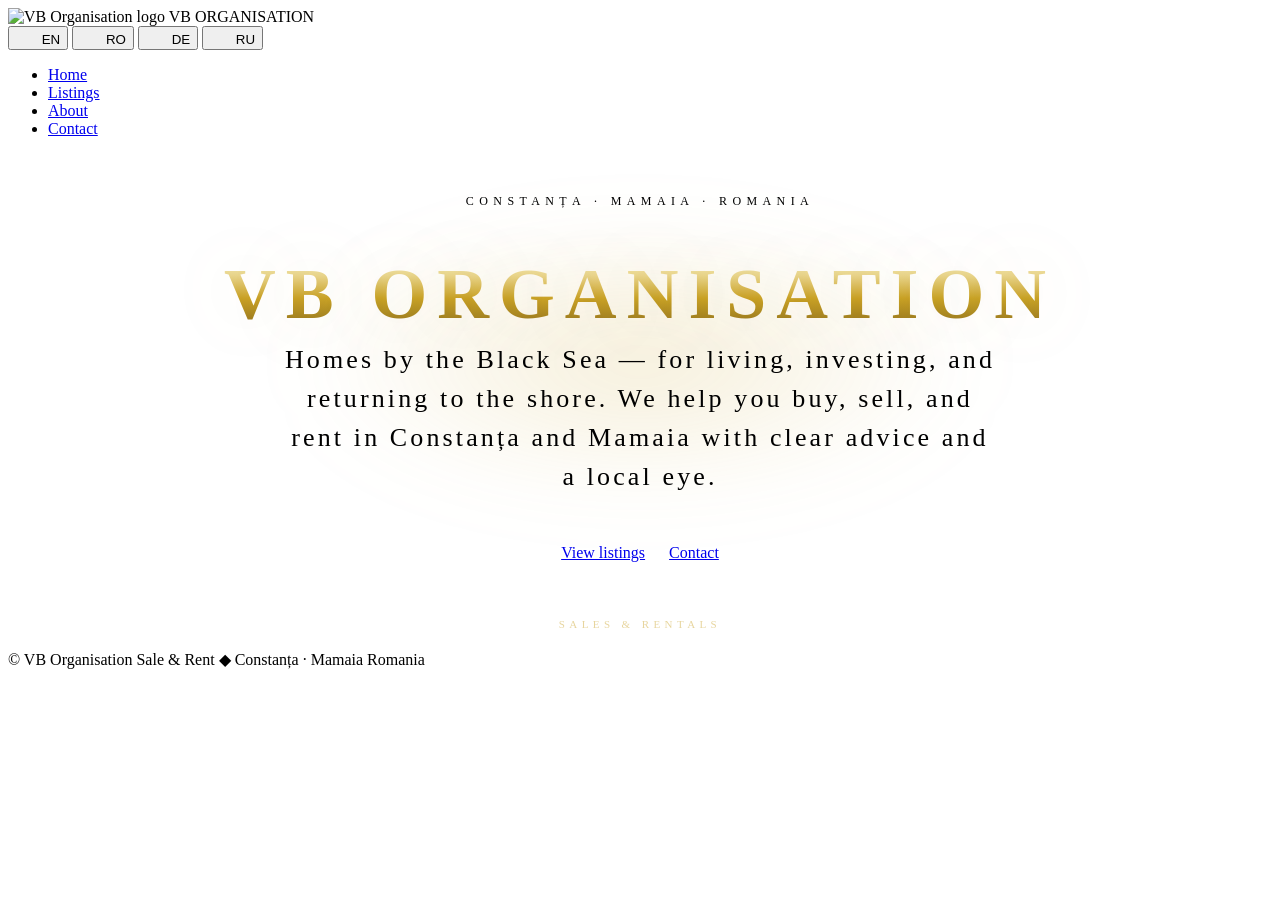
==== index.html @ 5f166e72 "Remove old brand name" ====
<!DOCTYPE html>
<html lang="en">
<head>
<meta charset="UTF-8" />
<meta name="viewport" content="width=device-width, initial-scale=1" />
<title>VB ORGANISATION — Home</title>
<link rel="stylesheet" href="styles.css" />
<style>

  .hero {
    flex: 1;
    display: flex;
    flex-direction: column;
    align-items: center;
    justify-content: center;
    text-align: center;
    padding: 40px clamp(16px, 5vw, 80px) 20px;
    position: relative;
  }
  .watermark {
    position: absolute;
    inset: 0;
    display: flex;
    align-items: center;
    justify-content: center;
    pointer-events: none;
    opacity: 0.07;
    z-index: 0;
    animation: watermarkBreathe 11s ease-in-out infinite;
  }
  .watermark img {
    width: 520px;
    height: auto;
    filter: brightness(1.2) sepia(0.4);
  }
  .hero-inner { position: relative; z-index: 1; }
  .eyebrow {
    font-size: 12px;
    letter-spacing: 0.45em;
    text-transform: uppercase;
    color: var(--gold-muted);
    margin-bottom: 28px;
    animation: fadeIn 2.2s 0.35s both;
  }
  .hero h1 {
    font-family: 'Cinzel', serif;
    font-weight: 600;
    font-size: clamp(28px, 5.6vw, 84px);
    letter-spacing: 0.14em;
    line-height: 1.05;
    background: linear-gradient(180deg, #f8efc0 0%, #e8d48b 25%, #c9a227 55%, #8a6d1f 100%);
    -webkit-background-clip: text;
    background-clip: text;
    color: transparent;
    text-shadow: 0 0 80px rgba(201,162,39,0.15);
    margin-bottom: 8px;
    animation: riseSoft 2.6s 0.4s cubic-bezier(0.16, 1, 0.3, 1) both;
  }
  .glow {
    position: absolute;
    width: 700px;
    height: 280px;
    left: 50%;
    top: 42%;
    transform: translate(-50%, -50%);
    background: radial-gradient(ellipse, rgba(201,162,39,0.18) 0%, transparent 70%);
    filter: blur(40px);
    z-index: 0;
    pointer-events: none;
    animation: glowPulse 9s ease-in-out infinite;
  }
  .tagline {
    font-family: 'Cormorant Garamond', serif;
    font-size: 26px;
    font-weight: 400;
    color: var(--text-muted);
    letter-spacing: 0.12em;
    max-width: 720px;
    margin: 8px auto 0;
    line-height: 1.5;
    animation: fadeInUp 2.4s 0.9s both;
  }
  .cta-row {
    display: flex;
    gap: 24px;
    margin-top: 48px;
    justify-content: center;
  }
  .sub-label {
    margin-top: 56px;
    font-size: 11px;
    letter-spacing: 0.4em;
    text-transform: uppercase;
    color: rgba(201,162,39,0.45);
    animation: fadeIn 2.2s 1.8s both;
  }
  /* responsive */
  @media (max-width: 900px) {
    .hero { padding: 24px 24px 16px; }
    .hero h1 { font-size: 38px !important; letter-spacing: 0.08em !important; }
    .eyebrow { font-size: 10px; letter-spacing: 0.28em; margin-bottom: 18px; }
    .tagline { font-size: 18px; letter-spacing: 0.06em; max-width: 92%; }
    .cta-row { flex-direction: column; align-items: center; gap: 14px; margin-top: 32px; }
    .watermark img { width: min(320px, 70vw); }
    .sub-label { margin-top: 36px; font-size: 10px; }
  }
  @media (max-width: 600px) {
    .hero h1 { font-size: 26px !important; letter-spacing: 0.05em !important; }
    .tagline { font-size: 16px; }
  }

</style>
</head>
<body>
<div class="page">
  <div class="bg-motion" aria-hidden="true">
    <div class="bg-motion__glow"></div>
    <div class="bg-motion__grain"></div>
  </div>

  <header class="header">
    <div class="brand">
      <img class="brand-logo" src="assets/logo-vb.png" alt="VB Organisation logo" />
      <span class="brand-text">VB ORGANISATION</span>
    </div>
    <div class="header-right">
      <div class="lang-switch" role="group" aria-label="Language">
        <button type="button" class="lang-btn active" data-lang="en" title="English" aria-label="English" aria-pressed="true" onclick="return window.__setLang && window.__setLang('en')">
          <img src="assets/flags/en.svg" alt="" width="22" height="15" />
          <span>EN</span>
        </button>
        <button type="button" class="lang-btn" data-lang="ro" title="Română" aria-label="Română" aria-pressed="false" onclick="return window.__setLang && window.__setLang('ro')">
          <img src="assets/flags/ro.svg" alt="" width="22" height="15" />
          <span>RO</span>
        </button>
        <button type="button" class="lang-btn" data-lang="de" title="Deutsch" aria-label="Deutsch" aria-pressed="false" onclick="return window.__setLang && window.__setLang('de')">
          <img src="assets/flags/de.svg" alt="" width="22" height="15" />
          <span>DE</span>
        </button>
        <button type="button" class="lang-btn" data-lang="ru" title="Русский" aria-label="Русский" aria-pressed="false" onclick="return window.__setLang && window.__setLang('ru')">
          <img src="assets/flags/ru.svg" alt="" width="22" height="15" />
          <span>RU</span>
        </button>
      </div>
      <nav>
        <ul class="nav">
          <li><a class="active" href="index.html?v=6"><span data-i18n="nav_home">Home</span></a></li>
          <li><a href="properties.html?v=6"><span data-i18n="nav_properties">Listings</span></a></li>
          <li><a href="about.html?v=6"><span data-i18n="nav_about">About</span></a></li>
          <li><a href="contact.html?v=6"><span data-i18n="nav_contact">Contact</span></a></li>
        </ul>
      </nav>
    </div>
  </header>

  <main class="main hero">
    <div class="glow"></div>
    <div class="watermark"><img src="assets/logo-vb.png" alt="" /></div>
    <div class="hero-inner">
      <div class="eyebrow" data-i18n="eyebrow">Constanța · Mamaia · Romania</div>
      <h1>VB ORGANISATION</h1>
      <div class="gold-line"></div>
      <p class="tagline" data-i18n="tagline">Homes by the Black Sea — for living, investing, and returning to the shore. We help you buy, sell, and rent in Constanța and Mamaia with clear advice and a local eye.</p>
      <div class="cta-row">
        <a class="btn btn-solid" href="properties.html?v=6" data-i18n="cta_view">View listings</a>
        <a class="btn btn-outline" href="contact.html?v=6" data-i18n="cta_contact">Contact</a>
      </div>
      <div class="sub-label" data-i18n="by_appointment">Sales & rentals</div>
    </div>
  </main>

  <footer class="footer">
    <span>© VB Organisation</span>
    <span data-i18n="footer_home">Sale & Rent ◆ Constanța · Mamaia</span>
    <span>Romania</span>
  </footer>
</div>
  <script>
  window.__setLang = function (lang) {
    try {
      // Prefer full i18n module if loaded
      if (window.__vborgApply) { window.__vborgApply(lang); return false; }
      localStorage.setItem('vborganisation-lang', lang);
      location.reload();
    } catch (e) { location.reload(); }
    return false;
  };
  </script>
  <script src="assets/i18n.js?v=6" defer></script>
</body>
</html>
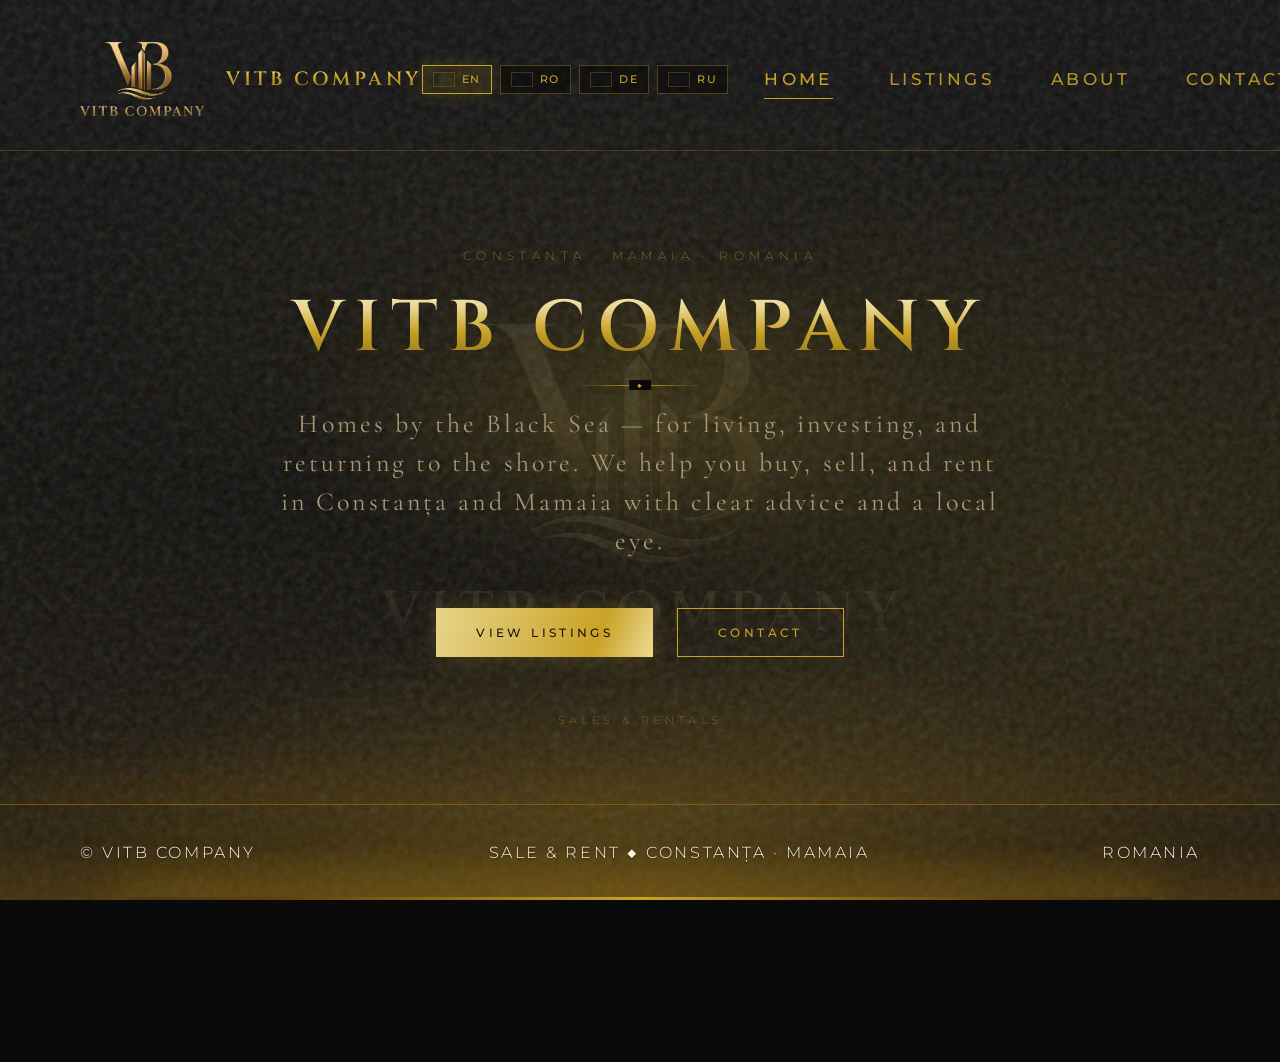
==== commit 76717d21: "Rebrand to VitB Company with new emblem" ====
--- a/index.html
+++ b/index.html
@@ -3,7 +3,7 @@
 <head>
 <meta charset="UTF-8" />
 <meta name="viewport" content="width=device-width, initial-scale=1" />
-<title>VB ORGANISATION — Home</title>
+<title>VITB COMPANY — Home</title>
 <link rel="stylesheet" href="styles.css" />
 <style>
 
@@ -120,8 +120,8 @@
 
   <header class="header">
     <div class="brand">
-      <img class="brand-logo" src="assets/logo-vb.png" alt="VB Organisation logo" />
-      <span class="brand-text">VB ORGANISATION</span>
+      <img class="brand-logo" src="assets/logo-vitb.png" alt="VitB Company logo" />
+      <span class="brand-text">VITB COMPANY</span>
     </div>
     <div class="header-right">
       <div class="lang-switch" role="group" aria-label="Language">
@@ -155,10 +155,10 @@
 
   <main class="main hero">
     <div class="glow"></div>
-    <div class="watermark"><img src="assets/logo-vb.png" alt="" /></div>
+    <div class="watermark"><img src="assets/logo-vitb.png" alt="" /></div>
     <div class="hero-inner">
       <div class="eyebrow" data-i18n="eyebrow">Constanța · Mamaia · Romania</div>
-      <h1>VB ORGANISATION</h1>
+      <h1>VITB COMPANY</h1>
       <div class="gold-line"></div>
       <p class="tagline" data-i18n="tagline">Homes by the Black Sea — for living, investing, and returning to the shore. We help you buy, sell, and rent in Constanța and Mamaia with clear advice and a local eye.</p>
       <div class="cta-row">
@@ -170,7 +170,7 @@
   </main>
 
   <footer class="footer">
-    <span>© VB Organisation</span>
+    <span>© VitB Company</span>
     <span data-i18n="footer_home">Sale & Rent ◆ Constanța · Mamaia</span>
     <span>Romania</span>
   </footer>
@@ -179,8 +179,8 @@
   window.__setLang = function (lang) {
     try {
       // Prefer full i18n module if loaded
-      if (window.__vborgApply) { window.__vborgApply(lang); return false; }
-      localStorage.setItem('vborganisation-lang', lang);
+      if (window.__vitbApply) { window.__vitbApply(lang); return false; }
+      localStorage.setItem('vitbcompany-lang', lang);
       location.reload();
     } catch (e) { location.reload(); }
     return false;
--- a/styles.css
+++ b/styles.css
@@ -0,0 +1,652 @@
+@import url('https://fonts.googleapis.com/css2?family=Cinzel:wght@400;500;600;700&family=Cormorant+Garamond:wght@400;500;600&family=Montserrat:wght@300;400;500&display=swap');
+
+:root {
+  --bg: #0a0a0a;
+  --bg2: #111111;
+  --gold: #c9a227;
+  --gold-light: #e8d48b;
+  --gold-dark: #8a6d1f;
+  --gold-brown: #8b6914;
+  --gold-brown-deep: #5c4010;
+  --gold-muted: rgba(201, 162, 39, 0.55);
+  --text: #f0e6d2;
+  --text-muted: #a89878;
+}
+
+* { box-sizing: border-box; margin: 0; padding: 0; }
+
+html, body {
+  width: 100%;
+  min-height: 100%;
+  overflow-x: hidden;
+  overflow-y: auto;
+  background: var(--bg);
+  color: var(--text);
+  font-family: 'Montserrat', system-ui, sans-serif;
+  font-weight: 300;
+  letter-spacing: 0.04em;
+}
+html { height: 100%; }
+body { min-height: 100vh; }
+
+body {
+  background:
+    radial-gradient(ellipse 90% 45% at 50% 100%, rgba(139,105,20,0.42) 0%, rgba(90,64,16,0.22) 35%, transparent 70%),
+    radial-gradient(ellipse 70% 35% at 50% 92%, rgba(201,162,39,0.18) 0%, transparent 60%),
+    radial-gradient(ellipse 80% 50% at 50% 35%, rgba(201,162,39,0.07) 0%, transparent 55%),
+    url("data:image/svg+xml,%3Csvg viewBox='0 0 200 200' xmlns='http://www.w3.org/2000/svg'%3E%3Cfilter id='n'%3E%3CfeTurbulence type='fractalNoise' baseFrequency='0.9' numOctaves='4' stitchTiles='stitch'/%3E%3C/filter%3E%3Crect width='100%25' height='100%25' filter='url(%23n)' opacity='0.08'/%3E%3C/svg%3E"),
+    linear-gradient(180deg, #0c0c0c 0%, #0a0906 55%, #1a1408 100%);
+  background-color: #0a0a0a;
+  position: relative;
+}
+
+/* Warm golden-brown wash — color itself slowly travels */
+@keyframes goldBrownSlide {
+  0%   { transform: translate3d(-18%, 8%, 0) scale(1.25); }
+  25%  { transform: translate3d(12%, -4%, 0) scale(1.3); }
+  50%  { transform: translate3d(20%, 6%, 0) scale(1.22); }
+  75%  { transform: translate3d(-10%, -6%, 0) scale(1.35); }
+  100% { transform: translate3d(-18%, 8%, 0) scale(1.25); }
+}
+@keyframes goldBrownFlow {
+  0%   { background-position: 0% 100%, 20% 90%, 80% 85%; }
+  33%  { background-position: 40% 70%, 70% 95%, 30% 80%; }
+  66%  { background-position: 80% 85%, 40% 75%, 60% 95%; }
+  100% { background-position: 0% 100%, 20% 90%, 80% 85%; }
+}
+
+body::before {
+  content: '';
+  position: absolute;
+  left: -25%;
+  right: -25%;
+  bottom: -15%;
+  height: 70%;
+  pointer-events: none;
+  z-index: 1;
+  background:
+    radial-gradient(ellipse 70% 55% at 50% 100%, rgba(139,105,20,0.72) 0%, rgba(92,64,16,0.45) 35%, transparent 70%),
+    radial-gradient(ellipse 50% 45% at 20% 90%, rgba(184,134,11,0.4) 0%, transparent 60%),
+    radial-gradient(ellipse 55% 50% at 85% 95%, rgba(92,64,16,0.5) 0%, transparent 62%);
+  background-size: 160% 160%, 140% 140%, 150% 150%;
+  background-repeat: no-repeat;
+  filter: blur(2px);
+  animation:
+    goldBrownSlide 16s ease-in-out infinite,
+    goldBrownFlow 12s ease-in-out infinite,
+    bottomGlowPulse 9s ease-in-out infinite;
+  will-change: transform, background-position, opacity;
+}
+
+body::after {
+  content: '';
+  position: absolute;
+  left: 10%;
+  right: 10%;
+  bottom: 0;
+  height: 3px;
+  pointer-events: none;
+  z-index: 3;
+  background: linear-gradient(90deg, transparent 0%, #5c4010 15%, #c9a227 50%, #5c4010 85%, transparent 100%);
+  box-shadow: 0 0 40px 8px rgba(139,105,20,0.45), 0 0 80px 16px rgba(201,162,39,0.2);
+}
+
+.page {
+  width: 100%;
+  min-height: 100vh;
+  display: flex;
+  flex-direction: column;
+  position: relative;
+  overflow: visible;
+}
+
+/* Header */
+.header {
+  display: flex;
+  align-items: center;
+  justify-content: space-between;
+  padding: 42px 80px 34px;
+  min-height: 118px;
+  border-bottom: 1px solid rgba(201,162,39,0.25);
+  flex-shrink: 0;
+  position: relative;
+  z-index: 10;
+}
+
+.brand {
+  display: flex;
+  align-items: center;
+  gap: 22px;
+}
+
+.brand-logo {
+  width: 74px;
+  height: 74px;
+  object-fit: cover;
+  border-radius: 4px;
+  border: 1px solid rgba(201,162,39,0.35);
+}
+
+.brand-text {
+  font-family: 'Cinzel', serif;
+  font-size: 30px;
+  font-weight: 600;
+  letter-spacing: 0.26em;
+  background: linear-gradient(180deg, #f0d978 0%, #c9a227 45%, #8a6d1f 100%);
+  -webkit-background-clip: text;
+  background-clip: text;
+  color: transparent;
+}
+
+.nav {
+  display: flex;
+  gap: 56px;
+  list-style: none;
+}
+
+.nav a {
+  text-decoration: none;
+  color: var(--gold);
+  font-family: 'Montserrat', sans-serif;
+  font-size: 17px;
+  font-weight: 500;
+  letter-spacing: 0.2em;
+  text-transform: uppercase;
+  opacity: 0.9;
+  transition: opacity 0.2s;
+}
+
+.nav a.active {
+  opacity: 1;
+  border-bottom: 1px solid var(--gold);
+  padding-bottom: 4px;
+}
+
+/* Footer */
+.footer {
+  margin-top: auto;
+  flex-shrink: 0;
+  padding: 36px 80px;
+  min-height: 96px;
+  border-top: 1px solid rgba(184,134,11,0.45);
+  background: linear-gradient(0deg, rgba(92,64,16,0.35) 0%, rgba(26,20,8,0.2) 60%, transparent 100%);
+  box-shadow: 0 -24px 60px rgba(92,64,16,0.25);
+  display: flex;
+  justify-content: space-between;
+  align-items: center;
+  font-size: 16px;
+  letter-spacing: 0.16em;
+  color: #fffaf0;
+  text-transform: uppercase;
+  position: relative;
+  z-index: 5;
+  text-shadow: 0 1px 2px rgba(0,0,0,0.45);
+}
+
+.footer .diamond {
+  color: #fffdf8;
+  font-size: 14px;
+  text-shadow: 0 1px 2px rgba(0,0,0,0.5);
+}
+
+.footer span,
+.footer a {
+  color: #fffaf0;
+}
+
+.footer .diamond {
+  color: #fffdf8;
+  margin: 0 14px;
+  font-size: 14px;
+  text-shadow: 0 1px 2px rgba(0,0,0,0.5);
+}
+
+.main {
+  flex: 1;
+  display: flex;
+  flex-direction: column;
+  position: relative;
+  z-index: 2;
+  min-height: 0;
+}
+
+.gold-line {
+  width: 120px;
+  height: 1px;
+  background: linear-gradient(90deg, transparent, var(--gold), transparent);
+  margin: 18px auto;
+  position: relative;
+}
+
+.gold-line::after {
+  content: '◆';
+  position: absolute;
+  left: 50%;
+  top: 50%;
+  transform: translate(-50%, -50%);
+  font-size: 8px;
+  color: var(--gold);
+  background: var(--bg);
+  padding: 0 8px;
+}
+
+h1.page-title {
+  font-family: 'Cinzel', serif;
+  font-weight: 500;
+  font-size: 48px;
+  letter-spacing: 0.35em;
+  text-align: center;
+  background: linear-gradient(180deg, #f5e6a8 0%, #c9a227 50%, #9a7520 100%);
+  -webkit-background-clip: text;
+  background-clip: text;
+  color: transparent;
+  margin-top: 36px;
+}
+
+.btn {
+  display: inline-flex;
+  align-items: center;
+  justify-content: center;
+  padding: 16px 40px;
+  font-family: 'Montserrat', sans-serif;
+  font-size: 12px;
+  font-weight: 500;
+  letter-spacing: 0.28em;
+  text-transform: uppercase;
+  text-decoration: none;
+  cursor: default;
+}
+
+.btn-solid {
+  background: linear-gradient(180deg, #e8d48b 0%, #c9a227 40%, #8a6d1f 100%);
+  color: #1a1408;
+  border: none;
+  box-shadow: 0 0 24px rgba(201,162,39,0.25);
+}
+
+.btn-outline {
+  background: transparent;
+  color: var(--gold);
+  border: 1px solid var(--gold);
+}
+
+/* ========== Animations ========== */
+@keyframes fadeInDown {
+  from { opacity: 0; transform: translateY(-36px); }
+  to { opacity: 1; transform: translateY(0); }
+}
+@keyframes fadeInUp {
+  from { opacity: 0; transform: translateY(40px); }
+  to { opacity: 1; transform: translateY(0); }
+}
+@keyframes fadeIn {
+  from { opacity: 0; }
+  to { opacity: 1; }
+}
+@keyframes riseSoft {
+  from { opacity: 0; transform: translateY(28px) scale(0.985); }
+  to { opacity: 1; transform: translateY(0) scale(1); }
+}
+@keyframes glowPulse {
+  0%, 100% { opacity: 0.45; transform: translate(-50%, -50%) scale(1); }
+  50% { opacity: 0.95; transform: translate(-50%, -50%) scale(1.12); }
+}
+@keyframes bottomGlowPulse {
+  0%, 100% { opacity: 0.55; }
+  50% { opacity: 1; }
+}
+@keyframes watermarkBreathe {
+  0%, 100% { opacity: 0.05; transform: scale(1); }
+  50% { opacity: 0.13; transform: scale(1.06); }
+}
+@keyframes lineExpand {
+  from { width: 0; opacity: 0; }
+  to { width: 120px; opacity: 1; }
+}
+@keyframes shimmer {
+  0% { background-position: -140% 0; }
+  100% { background-position: 240% 0; }
+}
+@keyframes diamondTwinkle {
+  0%, 100% { opacity: 0.65; transform: scale(1); }
+  50% { opacity: 1; transform: scale(1.2); }
+}
+@keyframes cardIn {
+  from { opacity: 0; transform: translateY(48px); }
+  to { opacity: 1; transform: translateY(0); }
+}
+@keyframes borderGlow {
+  0%, 100% { box-shadow: 0 0 0 1px rgba(201,162,39,0.08), 0 0 20px rgba(201,162,39,0.05); }
+  50% { box-shadow: 0 0 0 1px rgba(201,162,39,0.35), 0 0 40px rgba(201,162,39,0.2); }
+}
+
+/* Continuous smooth background drift */
+@keyframes bgDrift {
+  0%   { transform: translate3d(-12%, 6%, 0) scale(1.2) rotate(0.4deg); }
+  25%  { transform: translate3d(14%, -5%, 0) scale(1.28) rotate(-0.5deg); }
+  50%  { transform: translate3d(10%, 8%, 0) scale(1.18) rotate(0.35deg); }
+  75%  { transform: translate3d(-14%, -6%, 0) scale(1.3) rotate(-0.4deg); }
+  100% { transform: translate3d(-12%, 6%, 0) scale(1.2) rotate(0.4deg); }
+}
+@keyframes bgGlowWander {
+  0%   { background-position: 30% 80%, 70% 20%, 50% 50%; }
+  33%  { background-position: 70% 60%, 20% 40%, 45% 55%; }
+  66%  { background-position: 40% 30%, 80% 70%, 55% 45%; }
+  100% { background-position: 30% 80%, 70% 20%, 50% 50%; }
+}
+@keyframes bgGrainDrift {
+  0%   { transform: translate3d(0, 0, 0); }
+  50%  { transform: translate3d(-2%, -1.5%, 0); }
+  100% { transform: translate3d(0, 0, 0); }
+}
+
+.bg-motion {
+  position: absolute;
+  inset: -18%;
+  z-index: 0;
+  pointer-events: none;
+  overflow: hidden;
+}
+.bg-motion__glow {
+  position: absolute;
+  inset: 0;
+  background:
+    /* main golden-brown field that visibly travels */
+    radial-gradient(ellipse 80% 60% at 50% 85%, rgba(120,85,18,0.65) 0%, rgba(92,64,16,0.35) 40%, transparent 72%),
+    radial-gradient(ellipse 55% 50% at 15% 75%, rgba(184,134,11,0.45) 0%, transparent 58%),
+    radial-gradient(ellipse 60% 55% at 90% 70%, rgba(74,50,10,0.55) 0%, transparent 60%),
+    radial-gradient(ellipse 45% 40% at 55% 40%, rgba(201,162,39,0.12) 0%, transparent 55%);
+  background-size: 180% 180%, 160% 160%, 170% 170%, 140% 140%;
+  background-repeat: no-repeat;
+  animation:
+    bgDrift 14s ease-in-out infinite,
+    bgGlowWander 10s ease-in-out infinite;
+  will-change: transform, background-position;
+}
+.bg-motion__grain {
+  position: absolute;
+  inset: -10%;
+  opacity: 0.14;
+  background-image: url("data:image/svg+xml,%3Csvg viewBox='0 0 200 200' xmlns='http://www.w3.org/2000/svg'%3E%3Cfilter id='n'%3E%3CfeTurbulence type='fractalNoise' baseFrequency='0.85' numOctaves='4' stitchTiles='stitch'/%3E%3C/filter%3E%3Crect width='100%25' height='100%25' filter='url(%23n)'/%3E%3C/svg%3E");
+  animation: bgGrainDrift 18s ease-in-out infinite;
+  mix-blend-mode: soft-light;
+  will-change: transform;
+}
+
+.page > *:not(.bg-motion) {
+  position: relative;
+  z-index: 2;
+}
+
+.header {
+  animation: fadeInDown 2.4s cubic-bezier(0.16, 1, 0.3, 1) both;
+}
+.footer {
+  animation: fadeInUp 2.6s 0.55s cubic-bezier(0.16, 1, 0.3, 1) both;
+}
+.footer .diamond {
+  display: inline-block;
+  animation: diamondTwinkle 5.2s ease-in-out infinite;
+}
+
+body::after {
+  animation: bottomGlowPulse 7s ease-in-out infinite;
+}
+
+.gold-line {
+  animation: lineExpand 2.4s 0.9s cubic-bezier(0.16, 1, 0.3, 1) both;
+}
+.gold-line::after {
+  animation: diamondTwinkle 5s 1.2s ease-in-out infinite;
+}
+
+h1.page-title {
+  animation: riseSoft 2.4s 0.35s cubic-bezier(0.16, 1, 0.3, 1) both;
+}
+
+.btn-solid {
+  background-size: 220% 100%;
+  background-image: linear-gradient(
+    110deg,
+    #e8d48b 0%,
+    #c9a227 35%,
+    #f5e7a8 50%,
+    #c9a227 65%,
+    #8a6d1f 100%
+  );
+  box-shadow: 0 0 24px rgba(201,162,39,0.25);
+  animation: shimmer 7s linear infinite, fadeInUp 2.2s 1.1s cubic-bezier(0.16, 1, 0.3, 1) both;
+}
+.btn-outline {
+  transition: box-shadow 0.5s, background 0.5s, color 0.5s;
+  animation: fadeIn 2s 1.3s both;
+}
+
+.nav a {
+  position: relative;
+  transition: opacity 0.4s, color 0.4s;
+}
+.nav a::after {
+  content: '';
+  position: absolute;
+  left: 0;
+  bottom: -6px;
+  width: 0;
+  height: 1px;
+  background: var(--gold);
+  transition: width 0.5s cubic-bezier(0.16, 1, 0.3, 1);
+}
+.nav a:hover::after,
+.nav a.active::after {
+  width: 100%;
+}
+.nav a.active {
+  border-bottom: none;
+}
+
+/* Stagger helpers */
+.anim-1 { animation: riseSoft 2.2s 0.25s cubic-bezier(0.16, 1, 0.3, 1) both; }
+.anim-2 { animation: riseSoft 2.2s 0.5s cubic-bezier(0.16, 1, 0.3, 1) both; }
+.anim-3 { animation: riseSoft 2.2s 0.75s cubic-bezier(0.16, 1, 0.3, 1) both; }
+.anim-4 { animation: riseSoft 2.2s 1s cubic-bezier(0.16, 1, 0.3, 1) both; }
+.anim-5 { animation: riseSoft 2.2s 1.25s cubic-bezier(0.16, 1, 0.3, 1) both; }
+
+.card {
+  animation: cardIn 2.2s cubic-bezier(0.16, 1, 0.3, 1) both, borderGlow 8s ease-in-out infinite;
+}
+.card:nth-child(1) { animation-delay: 0.4s, 0.4s; }
+.card:nth-child(2) { animation-delay: 0.8s, 0.8s; }
+.card:nth-child(3) { animation-delay: 1.2s, 1.2s; }
+
+
+/* ========== Responsive form factor ========== */
+@media (max-width: 1200px) {
+  .header {
+    padding: 28px 40px 22px;
+    min-height: 96px;
+  }
+  .brand-text { font-size: 24px; letter-spacing: 0.2em; }
+  .brand-logo { width: 60px; height: 60px; }
+  .nav { gap: 28px; }
+  .nav a { font-size: 14px; letter-spacing: 0.14em; }
+  .footer {
+    padding: 28px 40px;
+    font-size: 13px;
+    flex-wrap: wrap;
+    gap: 12px;
+    row-gap: 10px;
+  }
+  h1.page-title { font-size: 40px; letter-spacing: 0.28em; margin-top: 28px; }
+}
+
+@media (min-width: 901px) {
+  .page { overflow-x: clip; }
+}
+@media (max-width: 900px) {
+  .page { overflow: visible; }
+  .header {
+    flex-direction: column;
+    align-items: flex-start;
+    gap: 18px;
+    padding: 22px 24px 18px;
+    min-height: 0;
+  }
+  .nav {
+    flex-wrap: wrap;
+    gap: 16px 22px;
+    width: 100%;
+  }
+  .nav a { font-size: 13px; }
+  .brand-text { font-size: 20px; letter-spacing: 0.16em; }
+  .brand-logo { width: 52px; height: 52px; }
+  .footer {
+    flex-direction: column;
+    align-items: flex-start;
+    padding: 24px;
+    font-size: 12px;
+    letter-spacing: 0.12em;
+    min-height: 0;
+  }
+  h1.page-title {
+    font-size: 32px;
+    letter-spacing: 0.2em;
+    margin-top: 20px;
+    padding: 0 16px;
+  }
+  .btn { padding: 14px 28px; font-size: 11px; }
+  body::before { height: 55%; }
+}
+
+@media (max-width: 600px) {
+  .header { padding: 18px 16px 14px; gap: 14px; }
+  .brand { gap: 12px; }
+  .brand-text { font-size: 16px; letter-spacing: 0.12em; }
+  .brand-logo { width: 44px; height: 44px; }
+  .nav { gap: 12px 16px; }
+  .nav a { font-size: 12px; letter-spacing: 0.1em; }
+  .footer { padding: 20px 16px; font-size: 11px; }
+  h1.page-title { font-size: 26px; letter-spacing: 0.16em; }
+  .gold-line { margin: 14px auto; }
+}
+
+@media (prefers-reduced-motion: reduce) {
+  *, *::before, *::after {
+    animation-duration: 0.01ms !important;
+    animation-iteration-count: 1 !important;
+    transition-duration: 0.01ms !important;
+  }
+}
+
+
+/* Language switcher — unified flag buttons */
+.header-right {
+  display: flex;
+  align-items: center;
+  gap: 36px;
+}
+.lang-switch {
+  display: flex;
+  align-items: center;
+  gap: 8px;
+  position: relative;
+  z-index: 30;
+  pointer-events: auto;
+}
+.lang-switch img { pointer-events: none; }
+.lang-btn {
+  -webkit-tap-highlight-color: rgba(201,162,39,0.25);
+  touch-action: manipulation;
+  cursor: pointer;
+  position: relative;
+  z-index: 20;
+
+  display: inline-flex;
+  align-items: center;
+  gap: 7px;
+  padding: 6px 10px;
+  background: rgba(10,10,10,0.55);
+  border: 1px solid rgba(201,162,39,0.35);
+  color: var(--gold);
+  cursor: pointer;
+  font-family: 'Montserrat', sans-serif;
+  font-size: 11px;
+  font-weight: 500;
+  letter-spacing: 0.14em;
+  text-transform: uppercase;
+  transition: border-color 0.25s, box-shadow 0.25s, background 0.25s;
+}
+.lang-btn img {
+  display: block;
+  width: 22px;
+  height: 15px;
+  object-fit: cover;
+  border: 1px solid rgba(201,162,39,0.25);
+}
+.lang-btn:hover {
+  border-color: rgba(201,162,39,0.7);
+  box-shadow: 0 0 14px rgba(201,162,39,0.18);
+}
+.lang-btn.active {
+  border-color: var(--gold);
+  background: rgba(201,162,39,0.12);
+  box-shadow: 0 0 18px rgba(201,162,39,0.22);
+}
+@media (max-width: 900px) {
+  .header-right {
+    width: 100%;
+    flex-direction: column;
+    align-items: flex-start;
+    gap: 14px;
+  }
+  .lang-switch { gap: 6px; flex-wrap: wrap; }
+  .lang-btn {
+  -webkit-tap-highlight-color: rgba(201,162,39,0.25);
+  touch-action: manipulation;
+  cursor: pointer;
+  position: relative;
+  z-index: 20;
+ padding: 5px 8px; font-size: 10px; }
+}
+
+
+/* Empty properties state */
+.empty-listings {
+  flex: 1;
+  display: flex;
+  flex-direction: column;
+  align-items: center;
+  justify-content: center;
+  text-align: center;
+  padding: 48px 24px 64px;
+  min-height: 280px;
+}
+.empty-title {
+  font-family: 'Cinzel', serif;
+  font-size: 22px;
+  letter-spacing: 0.22em;
+  text-transform: uppercase;
+  color: var(--gold-light);
+  margin-bottom: 16px;
+}
+.empty-text {
+  font-family: 'Cormorant Garamond', serif;
+  font-size: 20px;
+  color: var(--text-muted);
+  max-width: 520px;
+  line-height: 1.55;
+  letter-spacing: 0.04em;
+}
+
+/* Brand logo (wide) */
+.brand-logo { width: auto !important; height: 74px; object-fit: contain; background: #000; padding: 2px 4px; }
+@media (max-width: 1200px) { .brand-logo { height: 60px; } }
+@media (max-width: 900px) { .brand-logo { height: 52px; } }
+@media (max-width: 600px) { .brand-logo { height: 44px; } }
+
+.brand-text { white-space: nowrap; font-size: clamp(15px, 1.5vw, 24px) !important; letter-spacing: 0.18em !important; }
+.brand-logo { background: transparent !important; border: 0 !important; padding: 0 !important; mix-blend-mode: screen; }
+.watermark img, img.crest { mix-blend-mode: screen; background: transparent !important; }
+.watermark { background: transparent !important; }
+@media (max-width: 600px) { .brand-text { font-size: 15px !important; letter-spacing: 0.12em !important; } }
+.brand-logo, .watermark img, img.crest { mix-blend-mode: normal !important; box-shadow: none !important; border: 0 !important; background: transparent !important; border-radius: 0 !important; }
+img.crest { width: 240px !important; height: auto !important; }
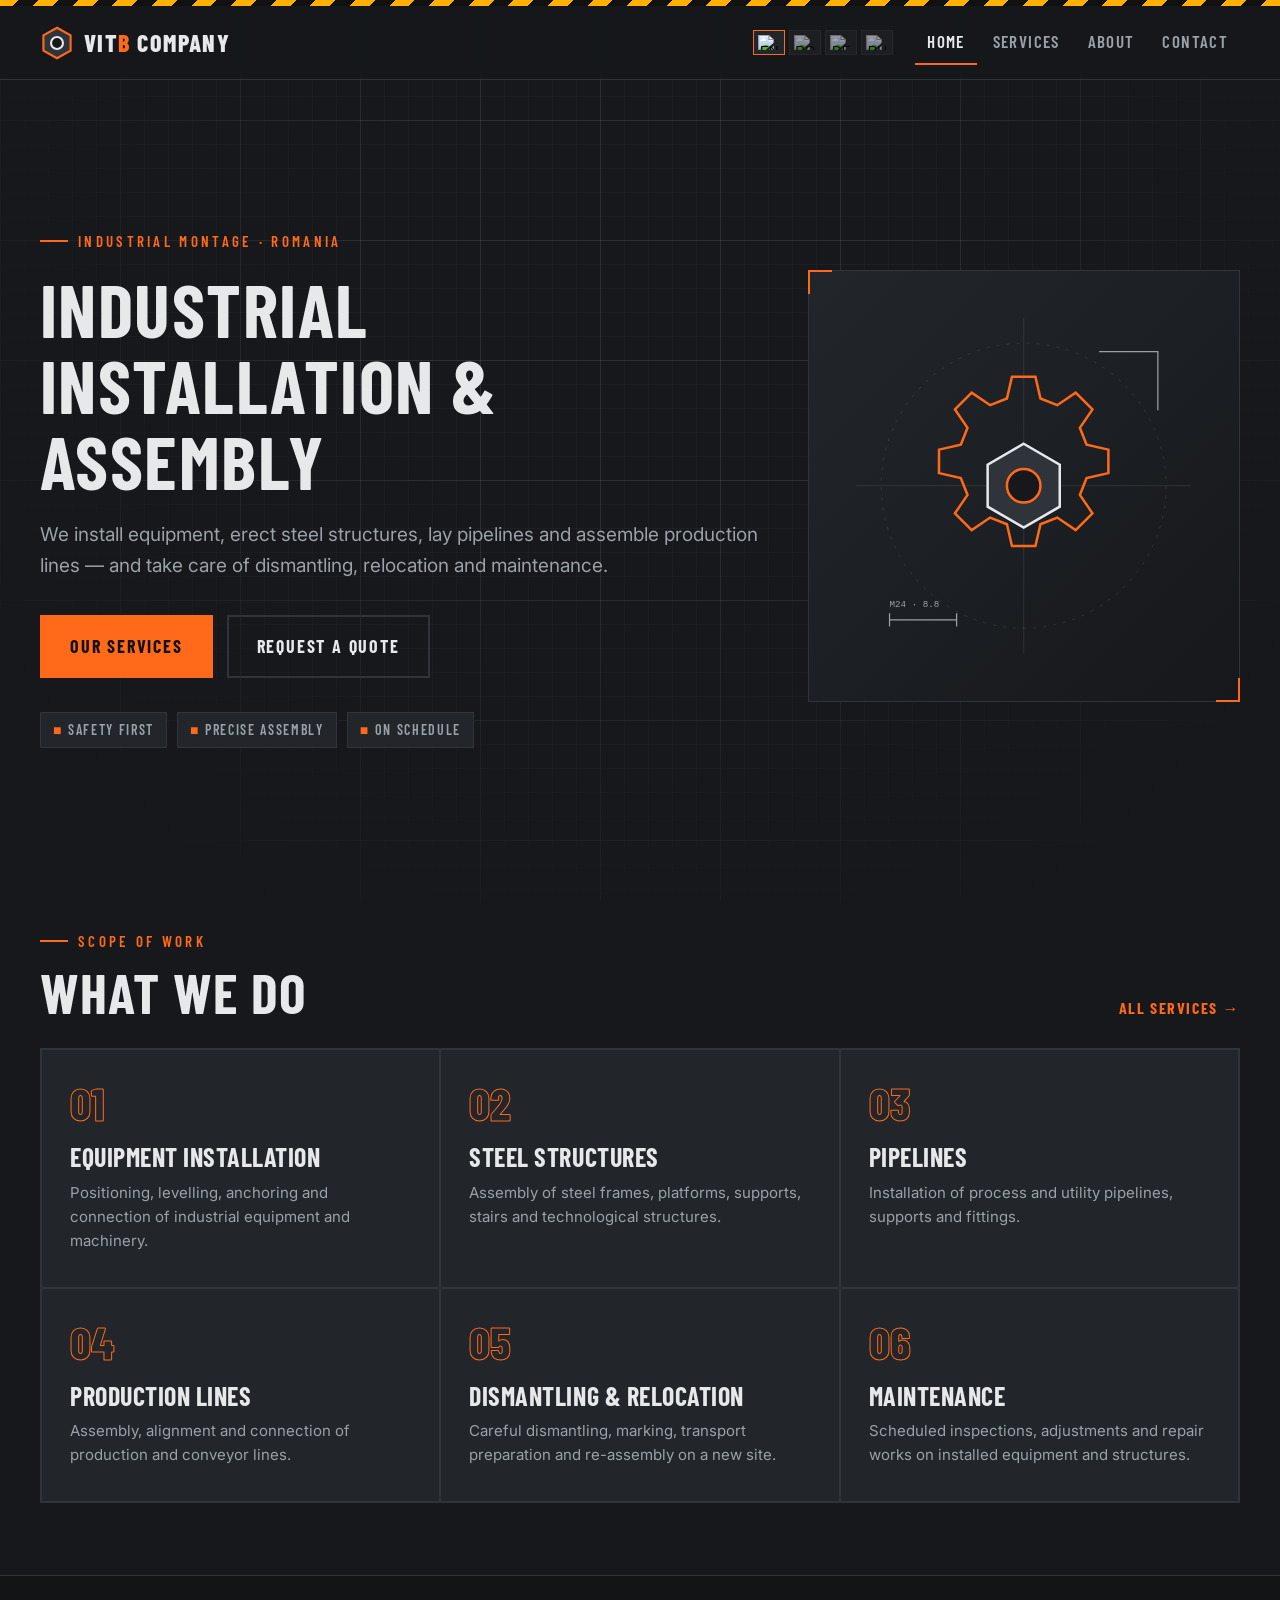
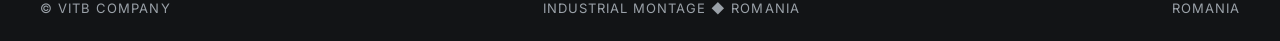
==== commit 84e93fec: "Repurpose site as VitB Company industrial montage; new industrial design; services page; v=7" ====
--- a/index.html
+++ b/index.html
@@ -3,189 +3,58 @@
 <head>
 <meta charset="UTF-8" />
 <meta name="viewport" content="width=device-width, initial-scale=1" />
-<title>VITB COMPANY — Home</title>
-<link rel="stylesheet" href="styles.css" />
-<style>
-
-  .hero {
-    flex: 1;
-    display: flex;
-    flex-direction: column;
-    align-items: center;
-    justify-content: center;
-    text-align: center;
-    padding: 40px clamp(16px, 5vw, 80px) 20px;
-    position: relative;
-  }
-  .watermark {
-    position: absolute;
-    inset: 0;
-    display: flex;
-    align-items: center;
-    justify-content: center;
-    pointer-events: none;
-    opacity: 0.07;
-    z-index: 0;
-    animation: watermarkBreathe 11s ease-in-out infinite;
-  }
-  .watermark img {
-    width: 520px;
-    height: auto;
-    filter: brightness(1.2) sepia(0.4);
-  }
-  .hero-inner { position: relative; z-index: 1; }
-  .eyebrow {
-    font-size: 12px;
-    letter-spacing: 0.45em;
-    text-transform: uppercase;
-    color: var(--gold-muted);
-    margin-bottom: 28px;
-    animation: fadeIn 2.2s 0.35s both;
-  }
-  .hero h1 {
-    font-family: 'Cinzel', serif;
-    font-weight: 600;
-    font-size: clamp(28px, 5.6vw, 84px);
-    letter-spacing: 0.14em;
-    line-height: 1.05;
-    background: linear-gradient(180deg, #f8efc0 0%, #e8d48b 25%, #c9a227 55%, #8a6d1f 100%);
-    -webkit-background-clip: text;
-    background-clip: text;
-    color: transparent;
-    text-shadow: 0 0 80px rgba(201,162,39,0.15);
-    margin-bottom: 8px;
-    animation: riseSoft 2.6s 0.4s cubic-bezier(0.16, 1, 0.3, 1) both;
-  }
-  .glow {
-    position: absolute;
-    width: 700px;
-    height: 280px;
-    left: 50%;
-    top: 42%;
-    transform: translate(-50%, -50%);
-    background: radial-gradient(ellipse, rgba(201,162,39,0.18) 0%, transparent 70%);
-    filter: blur(40px);
-    z-index: 0;
-    pointer-events: none;
-    animation: glowPulse 9s ease-in-out infinite;
-  }
-  .tagline {
-    font-family: 'Cormorant Garamond', serif;
-    font-size: 26px;
-    font-weight: 400;
-    color: var(--text-muted);
-    letter-spacing: 0.12em;
-    max-width: 720px;
-    margin: 8px auto 0;
-    line-height: 1.5;
-    animation: fadeInUp 2.4s 0.9s both;
-  }
-  .cta-row {
-    display: flex;
-    gap: 24px;
-    margin-top: 48px;
-    justify-content: center;
-  }
-  .sub-label {
-    margin-top: 56px;
-    font-size: 11px;
-    letter-spacing: 0.4em;
-    text-transform: uppercase;
-    color: rgba(201,162,39,0.45);
-    animation: fadeIn 2.2s 1.8s both;
-  }
-  /* responsive */
-  @media (max-width: 900px) {
-    .hero { padding: 24px 24px 16px; }
-    .hero h1 { font-size: 38px !important; letter-spacing: 0.08em !important; }
-    .eyebrow { font-size: 10px; letter-spacing: 0.28em; margin-bottom: 18px; }
-    .tagline { font-size: 18px; letter-spacing: 0.06em; max-width: 92%; }
-    .cta-row { flex-direction: column; align-items: center; gap: 14px; margin-top: 32px; }
-    .watermark img { width: min(320px, 70vw); }
-    .sub-label { margin-top: 36px; font-size: 10px; }
-  }
-  @media (max-width: 600px) {
-    .hero h1 { font-size: 26px !important; letter-spacing: 0.05em !important; }
-    .tagline { font-size: 16px; }
-  }
-
-</style>
+<title>VitB Company — Industrial Montage</title>
+<meta name="description" content="VitB Company — industrial montage in Romania: equipment installation, steel structures, pipelines, production lines, dismantling, relocation and maintenance." />
+<link rel="stylesheet" href="styles.css?v=7" />
 </head>
 <body>
 <div class="page">
-  <div class="bg-motion" aria-hidden="true">
-    <div class="bg-motion__glow"></div>
-    <div class="bg-motion__grain"></div>
-  </div>
-
+  <div class="grid-bg" aria-hidden="true"></div>
   <header class="header">
-    <div class="brand">
-      <img class="brand-logo" src="assets/logo-vitb.png" alt="VitB Company logo" />
-      <span class="brand-text">VITB COMPANY</span>
-    </div>
-    <div class="header-right">
-      <div class="lang-switch" role="group" aria-label="Language">
-        <button type="button" class="lang-btn active" data-lang="en" title="English" aria-label="English" aria-pressed="true" onclick="return window.__setLang && window.__setLang('en')">
-          <img src="assets/flags/en.svg" alt="" width="22" height="15" />
-          <span>EN</span>
-        </button>
-        <button type="button" class="lang-btn" data-lang="ro" title="Română" aria-label="Română" aria-pressed="false" onclick="return window.__setLang && window.__setLang('ro')">
-          <img src="assets/flags/ro.svg" alt="" width="22" height="15" />
-          <span>RO</span>
-        </button>
-        <button type="button" class="lang-btn" data-lang="de" title="Deutsch" aria-label="Deutsch" aria-pressed="false" onclick="return window.__setLang && window.__setLang('de')">
-          <img src="assets/flags/de.svg" alt="" width="22" height="15" />
-          <span>DE</span>
-        </button>
-        <button type="button" class="lang-btn" data-lang="ru" title="Русский" aria-label="Русский" aria-pressed="false" onclick="return window.__setLang && window.__setLang('ru')">
-          <img src="assets/flags/ru.svg" alt="" width="22" height="15" />
-          <span>RU</span>
-        </button>
+    <div class="hazard"></div>
+    <div class="header-in">
+      <a class="brand" href="index.html?v=7" aria-label="VitB Company"><svg viewBox="0 0 40 40" aria-hidden="true"><polygon points="20,2 36,11 36,29 20,38 4,29 4,11" fill="#2f343a" stroke="#ff6a1a" stroke-width="2.5"/><circle cx="20" cy="20" r="7" fill="#16181b" stroke="#e6e8ea" stroke-width="2.5"/></svg><span>VIT<b>B</b> COMPANY</span></a>
+      <div class="header-right">
+        <div class="lang-switch" role="group" aria-label="Language"><button type="button" class="lang-btn active" data-lang="en" title="English" aria-label="English" aria-pressed="true" onclick="return window.__setLang && window.__setLang('en')"><img src="assets/flags/en.svg" alt="EN" /></button><button type="button" class="lang-btn" data-lang="ro" title="Română" aria-label="Română" aria-pressed="false" onclick="return window.__setLang && window.__setLang('ro')"><img src="assets/flags/ro.svg" alt="RO" /></button><button type="button" class="lang-btn" data-lang="de" title="Deutsch" aria-label="Deutsch" aria-pressed="false" onclick="return window.__setLang && window.__setLang('de')"><img src="assets/flags/de.svg" alt="DE" /></button><button type="button" class="lang-btn" data-lang="ru" title="Русский" aria-label="Русский" aria-pressed="false" onclick="return window.__setLang && window.__setLang('ru')"><img src="assets/flags/ru.svg" alt="RU" /></button></div>
+        <nav class="nav"><ul><li><a class="active" href="index.html?v=7"><span data-i18n="nav_home">Home</span></a></li><li><a href="services.html?v=7"><span data-i18n="nav_services">Services</span></a></li><li><a href="about.html?v=7"><span data-i18n="nav_about">About</span></a></li><li><a href="contact.html?v=7"><span data-i18n="nav_contact">Contact</span></a></li></ul></nav>
       </div>
-      <nav>
-        <ul class="nav">
-          <li><a class="active" href="index.html?v=6"><span data-i18n="nav_home">Home</span></a></li>
-          <li><a href="properties.html?v=6"><span data-i18n="nav_properties">Listings</span></a></li>
-          <li><a href="about.html?v=6"><span data-i18n="nav_about">About</span></a></li>
-          <li><a href="contact.html?v=6"><span data-i18n="nav_contact">Contact</span></a></li>
-        </ul>
-      </nav>
     </div>
   </header>
-
-  <main class="main hero">
-    <div class="glow"></div>
-    <div class="watermark"><img src="assets/logo-vitb.png" alt="" /></div>
-    <div class="hero-inner">
-      <div class="eyebrow" data-i18n="eyebrow">Constanța · Mamaia · Romania</div>
-      <h1>VITB COMPANY</h1>
-      <div class="gold-line"></div>
-      <p class="tagline" data-i18n="tagline">Homes by the Black Sea — for living, investing, and returning to the shore. We help you buy, sell, and rent in Constanța and Mamaia with clear advice and a local eye.</p>
-      <div class="cta-row">
-        <a class="btn btn-solid" href="properties.html?v=6" data-i18n="cta_view">View listings</a>
-        <a class="btn btn-outline" href="contact.html?v=6" data-i18n="cta_contact">Contact</a>
+  <main class="main">
+    <section class="hero">
+      <div>
+        <div class="eyebrow fade" data-i18n="eyebrow">Industrial montage · Romania</div>
+        <h1 class="fade d1" data-i18n="hero_title">Industrial installation &amp; assembly</h1>
+        <p class="lead fade d2" data-i18n="tagline">We install equipment, erect steel structures, lay pipelines and assemble production lines — and take care of dismantling, relocation and maintenance.</p>
+        <div class="cta-row fade d3"><a class="btn btn-solid" href="services.html?v=7" data-i18n="cta_services">Our services</a><a class="btn btn-outline" href="contact.html?v=7" data-i18n="cta_contact">Request a quote</a></div>
+        <div class="tags fade d4"><span data-i18n="hero_tag1">Safety first</span><span data-i18n="hero_tag2">Precise assembly</span><span data-i18n="hero_tag3">On schedule</span></div>
       </div>
-      <div class="sub-label" data-i18n="by_appointment">Sales & rentals</div>
-    </div>
+      <div class="hero-art fade d3"><svg viewBox="0 0 400 400" aria-hidden="true" fill="none">
+<g stroke="rgba(230,232,234,.12)"><line x1="0" y1="200" x2="400" y2="200"/><line x1="200" y1="0" x2="200" y2="400"/><circle cx="200" cy="200" r="170" stroke-dasharray="4 8"/></g>
+<g class="spin"><path d="M200 70 l14 0 6 26 20 8 22-15 20 20-15 22 8 20 26 6 0 28-26 6-8 20 15 22-20 20-22-15-20 8-6 26-28 0-6-26-20-8-22 15-20-20 15-22-8-20-26-6 0-28 26-6 8-20-15-22 20-20 22 15 20-8 6-26z" stroke="#ff6a1a" stroke-width="3"/></g>
+<polygon points="200,150 243,175 243,225 200,250 157,225 157,175" fill="#2f343a" stroke="#e6e8ea" stroke-width="3"/>
+<circle cx="200" cy="200" r="20" fill="#16181b" stroke="#ff6a1a" stroke-width="3"/>
+<g stroke="#9aa1a8" stroke-width="1.5"><path d="M40 360 h80 M40 352 v16 M120 352 v16"/><path d="M290 40 h70 v70"/></g>
+<text x="40" y="345" fill="#9aa1a8" font-family="monospace" font-size="11">M24 · 8.8</text>
+</svg></div>
+    </section>
+    <section class="section">
+      <div class="section-head"><div><div class="eyebrow" data-i18n="home_scope">Scope of work</div><h2 data-i18n="home_scope_title">What we do</h2></div><a class="link-more" href="services.html?v=7" data-i18n="more">All services →</a></div>
+      <div class="cards"><article class="card reveal"><div class="num">01</div><h3 data-i18n="s1_t">Equipment installation</h3><p data-i18n="s1_b">Positioning, levelling, anchoring and connection of industrial equipment and machinery.</p></article><article class="card reveal"><div class="num">02</div><h3 data-i18n="s2_t">Steel structures</h3><p data-i18n="s2_b">Assembly of steel frames, platforms, supports, stairs and technological structures.</p></article><article class="card reveal"><div class="num">03</div><h3 data-i18n="s3_t">Pipelines</h3><p data-i18n="s3_b">Installation of process and utility pipelines, supports and fittings.</p></article><article class="card reveal"><div class="num">04</div><h3 data-i18n="s4_t">Production lines</h3><p data-i18n="s4_b">Assembly, alignment and connection of production and conveyor lines.</p></article><article class="card reveal"><div class="num">05</div><h3 data-i18n="s5_t">Dismantling & relocation</h3><p data-i18n="s5_b">Careful dismantling, marking, transport preparation and re-assembly on a new site.</p></article><article class="card reveal"><div class="num">06</div><h3 data-i18n="s6_t">Maintenance</h3><p data-i18n="s6_b">Scheduled inspections, adjustments and repair works on installed equipment and structures.</p></article></div>
+    </section>
   </main>
-
-  <footer class="footer">
-    <span>© VitB Company</span>
-    <span data-i18n="footer_home">Sale & Rent ◆ Constanța · Mamaia</span>
-    <span>Romania</span>
-  </footer>
+  <footer class="footer"><div class="footer-in"><span>© VitB Company</span><span data-i18n="footer_tag">Industrial montage ◆ Romania</span><span>Romania</span></div></footer>
 </div>
-  <script>
+<script>
   window.__setLang = function (lang) {
     try {
-      // Prefer full i18n module if loaded
       if (window.__vitbApply) { window.__vitbApply(lang); return false; }
       localStorage.setItem('vitbcompany-lang', lang);
       location.reload();
     } catch (e) { location.reload(); }
     return false;
   };
-  </script>
-  <script src="assets/i18n.js?v=6" defer></script>
+</script>
+<script src="assets/i18n.js?v=7" defer></script>
 </body>
 </html>
--- a/styles.css
+++ b/styles.css
@@ -1,652 +1,107 @@
-@import url('https://fonts.googleapis.com/css2?family=Cinzel:wght@400;500;600;700&family=Cormorant+Garamond:wght@400;500;600&family=Montserrat:wght@300;400;500&display=swap');
-
-:root {
-  --bg: #0a0a0a;
-  --bg2: #111111;
-  --gold: #c9a227;
-  --gold-light: #e8d48b;
-  --gold-dark: #8a6d1f;
-  --gold-brown: #8b6914;
-  --gold-brown-deep: #5c4010;
-  --gold-muted: rgba(201, 162, 39, 0.55);
-  --text: #f0e6d2;
-  --text-muted: #a89878;
-}
-
-* { box-sizing: border-box; margin: 0; padding: 0; }
-
-html, body {
-  width: 100%;
-  min-height: 100%;
-  overflow-x: hidden;
-  overflow-y: auto;
-  background: var(--bg);
-  color: var(--text);
-  font-family: 'Montserrat', system-ui, sans-serif;
-  font-weight: 300;
-  letter-spacing: 0.04em;
-}
-html { height: 100%; }
-body { min-height: 100vh; }
-
-body {
-  background:
-    radial-gradient(ellipse 90% 45% at 50% 100%, rgba(139,105,20,0.42) 0%, rgba(90,64,16,0.22) 35%, transparent 70%),
-    radial-gradient(ellipse 70% 35% at 50% 92%, rgba(201,162,39,0.18) 0%, transparent 60%),
-    radial-gradient(ellipse 80% 50% at 50% 35%, rgba(201,162,39,0.07) 0%, transparent 55%),
-    url("data:image/svg+xml,%3Csvg viewBox='0 0 200 200' xmlns='http://www.w3.org/2000/svg'%3E%3Cfilter id='n'%3E%3CfeTurbulence type='fractalNoise' baseFrequency='0.9' numOctaves='4' stitchTiles='stitch'/%3E%3C/filter%3E%3Crect width='100%25' height='100%25' filter='url(%23n)' opacity='0.08'/%3E%3C/svg%3E"),
-    linear-gradient(180deg, #0c0c0c 0%, #0a0906 55%, #1a1408 100%);
-  background-color: #0a0a0a;
-  position: relative;
-}
-
-/* Warm golden-brown wash — color itself slowly travels */
-@keyframes goldBrownSlide {
-  0%   { transform: translate3d(-18%, 8%, 0) scale(1.25); }
-  25%  { transform: translate3d(12%, -4%, 0) scale(1.3); }
-  50%  { transform: translate3d(20%, 6%, 0) scale(1.22); }
-  75%  { transform: translate3d(-10%, -6%, 0) scale(1.35); }
-  100% { transform: translate3d(-18%, 8%, 0) scale(1.25); }
-}
-@keyframes goldBrownFlow {
-  0%   { background-position: 0% 100%, 20% 90%, 80% 85%; }
-  33%  { background-position: 40% 70%, 70% 95%, 30% 80%; }
-  66%  { background-position: 80% 85%, 40% 75%, 60% 95%; }
-  100% { background-position: 0% 100%, 20% 90%, 80% 85%; }
-}
-
-body::before {
-  content: '';
-  position: absolute;
-  left: -25%;
-  right: -25%;
-  bottom: -15%;
-  height: 70%;
-  pointer-events: none;
-  z-index: 1;
-  background:
-    radial-gradient(ellipse 70% 55% at 50% 100%, rgba(139,105,20,0.72) 0%, rgba(92,64,16,0.45) 35%, transparent 70%),
-    radial-gradient(ellipse 50% 45% at 20% 90%, rgba(184,134,11,0.4) 0%, transparent 60%),
-    radial-gradient(ellipse 55% 50% at 85% 95%, rgba(92,64,16,0.5) 0%, transparent 62%);
-  background-size: 160% 160%, 140% 140%, 150% 150%;
-  background-repeat: no-repeat;
-  filter: blur(2px);
-  animation:
-    goldBrownSlide 16s ease-in-out infinite,
-    goldBrownFlow 12s ease-in-out infinite,
-    bottomGlowPulse 9s ease-in-out infinite;
-  will-change: transform, background-position, opacity;
-}
-
-body::after {
-  content: '';
-  position: absolute;
-  left: 10%;
-  right: 10%;
-  bottom: 0;
-  height: 3px;
-  pointer-events: none;
-  z-index: 3;
-  background: linear-gradient(90deg, transparent 0%, #5c4010 15%, #c9a227 50%, #5c4010 85%, transparent 100%);
-  box-shadow: 0 0 40px 8px rgba(139,105,20,0.45), 0 0 80px 16px rgba(201,162,39,0.2);
-}
-
-.page {
-  width: 100%;
-  min-height: 100vh;
-  display: flex;
-  flex-direction: column;
-  position: relative;
-  overflow: visible;
-}
-
-/* Header */
-.header {
-  display: flex;
-  align-items: center;
-  justify-content: space-between;
-  padding: 42px 80px 34px;
-  min-height: 118px;
-  border-bottom: 1px solid rgba(201,162,39,0.25);
-  flex-shrink: 0;
-  position: relative;
-  z-index: 10;
-}
-
-.brand {
-  display: flex;
-  align-items: center;
-  gap: 22px;
-}
-
-.brand-logo {
-  width: 74px;
-  height: 74px;
-  object-fit: cover;
-  border-radius: 4px;
-  border: 1px solid rgba(201,162,39,0.35);
-}
-
-.brand-text {
-  font-family: 'Cinzel', serif;
-  font-size: 30px;
-  font-weight: 600;
-  letter-spacing: 0.26em;
-  background: linear-gradient(180deg, #f0d978 0%, #c9a227 45%, #8a6d1f 100%);
-  -webkit-background-clip: text;
-  background-clip: text;
-  color: transparent;
-}
-
-.nav {
-  display: flex;
-  gap: 56px;
-  list-style: none;
-}
-
-.nav a {
-  text-decoration: none;
-  color: var(--gold);
-  font-family: 'Montserrat', sans-serif;
-  font-size: 17px;
-  font-weight: 500;
-  letter-spacing: 0.2em;
-  text-transform: uppercase;
-  opacity: 0.9;
-  transition: opacity 0.2s;
-}
-
-.nav a.active {
-  opacity: 1;
-  border-bottom: 1px solid var(--gold);
-  padding-bottom: 4px;
-}
-
-/* Footer */
-.footer {
-  margin-top: auto;
-  flex-shrink: 0;
-  padding: 36px 80px;
-  min-height: 96px;
-  border-top: 1px solid rgba(184,134,11,0.45);
-  background: linear-gradient(0deg, rgba(92,64,16,0.35) 0%, rgba(26,20,8,0.2) 60%, transparent 100%);
-  box-shadow: 0 -24px 60px rgba(92,64,16,0.25);
-  display: flex;
-  justify-content: space-between;
-  align-items: center;
-  font-size: 16px;
-  letter-spacing: 0.16em;
-  color: #fffaf0;
-  text-transform: uppercase;
-  position: relative;
-  z-index: 5;
-  text-shadow: 0 1px 2px rgba(0,0,0,0.45);
-}
-
-.footer .diamond {
-  color: #fffdf8;
-  font-size: 14px;
-  text-shadow: 0 1px 2px rgba(0,0,0,0.5);
-}
-
-.footer span,
-.footer a {
-  color: #fffaf0;
-}
-
-.footer .diamond {
-  color: #fffdf8;
-  margin: 0 14px;
-  font-size: 14px;
-  text-shadow: 0 1px 2px rgba(0,0,0,0.5);
-}
-
-.main {
-  flex: 1;
-  display: flex;
-  flex-direction: column;
-  position: relative;
-  z-index: 2;
-  min-height: 0;
-}
-
-.gold-line {
-  width: 120px;
-  height: 1px;
-  background: linear-gradient(90deg, transparent, var(--gold), transparent);
-  margin: 18px auto;
-  position: relative;
-}
-
-.gold-line::after {
-  content: '◆';
-  position: absolute;
-  left: 50%;
-  top: 50%;
-  transform: translate(-50%, -50%);
-  font-size: 8px;
-  color: var(--gold);
-  background: var(--bg);
-  padding: 0 8px;
-}
-
-h1.page-title {
-  font-family: 'Cinzel', serif;
-  font-weight: 500;
-  font-size: 48px;
-  letter-spacing: 0.35em;
-  text-align: center;
-  background: linear-gradient(180deg, #f5e6a8 0%, #c9a227 50%, #9a7520 100%);
-  -webkit-background-clip: text;
-  background-clip: text;
-  color: transparent;
-  margin-top: 36px;
-}
-
-.btn {
-  display: inline-flex;
-  align-items: center;
-  justify-content: center;
-  padding: 16px 40px;
-  font-family: 'Montserrat', sans-serif;
-  font-size: 12px;
-  font-weight: 500;
-  letter-spacing: 0.28em;
-  text-transform: uppercase;
-  text-decoration: none;
-  cursor: default;
-}
-
-.btn-solid {
-  background: linear-gradient(180deg, #e8d48b 0%, #c9a227 40%, #8a6d1f 100%);
-  color: #1a1408;
-  border: none;
-  box-shadow: 0 0 24px rgba(201,162,39,0.25);
-}
-
-.btn-outline {
-  background: transparent;
-  color: var(--gold);
-  border: 1px solid var(--gold);
-}
-
-/* ========== Animations ========== */
-@keyframes fadeInDown {
-  from { opacity: 0; transform: translateY(-36px); }
-  to { opacity: 1; transform: translateY(0); }
-}
-@keyframes fadeInUp {
-  from { opacity: 0; transform: translateY(40px); }
-  to { opacity: 1; transform: translateY(0); }
-}
-@keyframes fadeIn {
-  from { opacity: 0; }
-  to { opacity: 1; }
-}
-@keyframes riseSoft {
-  from { opacity: 0; transform: translateY(28px) scale(0.985); }
-  to { opacity: 1; transform: translateY(0) scale(1); }
-}
-@keyframes glowPulse {
-  0%, 100% { opacity: 0.45; transform: translate(-50%, -50%) scale(1); }
-  50% { opacity: 0.95; transform: translate(-50%, -50%) scale(1.12); }
-}
-@keyframes bottomGlowPulse {
-  0%, 100% { opacity: 0.55; }
-  50% { opacity: 1; }
-}
-@keyframes watermarkBreathe {
-  0%, 100% { opacity: 0.05; transform: scale(1); }
-  50% { opacity: 0.13; transform: scale(1.06); }
-}
-@keyframes lineExpand {
-  from { width: 0; opacity: 0; }
-  to { width: 120px; opacity: 1; }
-}
-@keyframes shimmer {
-  0% { background-position: -140% 0; }
-  100% { background-position: 240% 0; }
-}
-@keyframes diamondTwinkle {
-  0%, 100% { opacity: 0.65; transform: scale(1); }
-  50% { opacity: 1; transform: scale(1.2); }
-}
-@keyframes cardIn {
-  from { opacity: 0; transform: translateY(48px); }
-  to { opacity: 1; transform: translateY(0); }
-}
-@keyframes borderGlow {
-  0%, 100% { box-shadow: 0 0 0 1px rgba(201,162,39,0.08), 0 0 20px rgba(201,162,39,0.05); }
-  50% { box-shadow: 0 0 0 1px rgba(201,162,39,0.35), 0 0 40px rgba(201,162,39,0.2); }
-}
-
-/* Continuous smooth background drift */
-@keyframes bgDrift {
-  0%   { transform: translate3d(-12%, 6%, 0) scale(1.2) rotate(0.4deg); }
-  25%  { transform: translate3d(14%, -5%, 0) scale(1.28) rotate(-0.5deg); }
-  50%  { transform: translate3d(10%, 8%, 0) scale(1.18) rotate(0.35deg); }
-  75%  { transform: translate3d(-14%, -6%, 0) scale(1.3) rotate(-0.4deg); }
-  100% { transform: translate3d(-12%, 6%, 0) scale(1.2) rotate(0.4deg); }
-}
-@keyframes bgGlowWander {
-  0%   { background-position: 30% 80%, 70% 20%, 50% 50%; }
-  33%  { background-position: 70% 60%, 20% 40%, 45% 55%; }
-  66%  { background-position: 40% 30%, 80% 70%, 55% 45%; }
-  100% { background-position: 30% 80%, 70% 20%, 50% 50%; }
-}
-@keyframes bgGrainDrift {
-  0%   { transform: translate3d(0, 0, 0); }
-  50%  { transform: translate3d(-2%, -1.5%, 0); }
-  100% { transform: translate3d(0, 0, 0); }
-}
-
-.bg-motion {
-  position: absolute;
-  inset: -18%;
-  z-index: 0;
-  pointer-events: none;
-  overflow: hidden;
-}
-.bg-motion__glow {
-  position: absolute;
-  inset: 0;
-  background:
-    /* main golden-brown field that visibly travels */
-    radial-gradient(ellipse 80% 60% at 50% 85%, rgba(120,85,18,0.65) 0%, rgba(92,64,16,0.35) 40%, transparent 72%),
-    radial-gradient(ellipse 55% 50% at 15% 75%, rgba(184,134,11,0.45) 0%, transparent 58%),
-    radial-gradient(ellipse 60% 55% at 90% 70%, rgba(74,50,10,0.55) 0%, transparent 60%),
-    radial-gradient(ellipse 45% 40% at 55% 40%, rgba(201,162,39,0.12) 0%, transparent 55%);
-  background-size: 180% 180%, 160% 160%, 170% 170%, 140% 140%;
-  background-repeat: no-repeat;
-  animation:
-    bgDrift 14s ease-in-out infinite,
-    bgGlowWander 10s ease-in-out infinite;
-  will-change: transform, background-position;
-}
-.bg-motion__grain {
-  position: absolute;
-  inset: -10%;
-  opacity: 0.14;
-  background-image: url("data:image/svg+xml,%3Csvg viewBox='0 0 200 200' xmlns='http://www.w3.org/2000/svg'%3E%3Cfilter id='n'%3E%3CfeTurbulence type='fractalNoise' baseFrequency='0.85' numOctaves='4' stitchTiles='stitch'/%3E%3C/filter%3E%3Crect width='100%25' height='100%25' filter='url(%23n)'/%3E%3C/svg%3E");
-  animation: bgGrainDrift 18s ease-in-out infinite;
-  mix-blend-mode: soft-light;
-  will-change: transform;
-}
-
-.page > *:not(.bg-motion) {
-  position: relative;
-  z-index: 2;
-}
-
-.header {
-  animation: fadeInDown 2.4s cubic-bezier(0.16, 1, 0.3, 1) both;
-}
-.footer {
-  animation: fadeInUp 2.6s 0.55s cubic-bezier(0.16, 1, 0.3, 1) both;
-}
-.footer .diamond {
-  display: inline-block;
-  animation: diamondTwinkle 5.2s ease-in-out infinite;
-}
-
-body::after {
-  animation: bottomGlowPulse 7s ease-in-out infinite;
-}
-
-.gold-line {
-  animation: lineExpand 2.4s 0.9s cubic-bezier(0.16, 1, 0.3, 1) both;
-}
-.gold-line::after {
-  animation: diamondTwinkle 5s 1.2s ease-in-out infinite;
-}
-
-h1.page-title {
-  animation: riseSoft 2.4s 0.35s cubic-bezier(0.16, 1, 0.3, 1) both;
-}
-
-.btn-solid {
-  background-size: 220% 100%;
-  background-image: linear-gradient(
-    110deg,
-    #e8d48b 0%,
-    #c9a227 35%,
-    #f5e7a8 50%,
-    #c9a227 65%,
-    #8a6d1f 100%
-  );
-  box-shadow: 0 0 24px rgba(201,162,39,0.25);
-  animation: shimmer 7s linear infinite, fadeInUp 2.2s 1.1s cubic-bezier(0.16, 1, 0.3, 1) both;
-}
-.btn-outline {
-  transition: box-shadow 0.5s, background 0.5s, color 0.5s;
-  animation: fadeIn 2s 1.3s both;
-}
-
-.nav a {
-  position: relative;
-  transition: opacity 0.4s, color 0.4s;
-}
-.nav a::after {
-  content: '';
-  position: absolute;
-  left: 0;
-  bottom: -6px;
-  width: 0;
-  height: 1px;
-  background: var(--gold);
-  transition: width 0.5s cubic-bezier(0.16, 1, 0.3, 1);
-}
-.nav a:hover::after,
-.nav a.active::after {
-  width: 100%;
-}
-.nav a.active {
-  border-bottom: none;
-}
-
-/* Stagger helpers */
-.anim-1 { animation: riseSoft 2.2s 0.25s cubic-bezier(0.16, 1, 0.3, 1) both; }
-.anim-2 { animation: riseSoft 2.2s 0.5s cubic-bezier(0.16, 1, 0.3, 1) both; }
-.anim-3 { animation: riseSoft 2.2s 0.75s cubic-bezier(0.16, 1, 0.3, 1) both; }
-.anim-4 { animation: riseSoft 2.2s 1s cubic-bezier(0.16, 1, 0.3, 1) both; }
-.anim-5 { animation: riseSoft 2.2s 1.25s cubic-bezier(0.16, 1, 0.3, 1) both; }
-
-.card {
-  animation: cardIn 2.2s cubic-bezier(0.16, 1, 0.3, 1) both, borderGlow 8s ease-in-out infinite;
-}
-.card:nth-child(1) { animation-delay: 0.4s, 0.4s; }
-.card:nth-child(2) { animation-delay: 0.8s, 0.8s; }
-.card:nth-child(3) { animation-delay: 1.2s, 1.2s; }
-
-
-/* ========== Responsive form factor ========== */
-@media (max-width: 1200px) {
-  .header {
-    padding: 28px 40px 22px;
-    min-height: 96px;
-  }
-  .brand-text { font-size: 24px; letter-spacing: 0.2em; }
-  .brand-logo { width: 60px; height: 60px; }
-  .nav { gap: 28px; }
-  .nav a { font-size: 14px; letter-spacing: 0.14em; }
-  .footer {
-    padding: 28px 40px;
-    font-size: 13px;
-    flex-wrap: wrap;
-    gap: 12px;
-    row-gap: 10px;
-  }
-  h1.page-title { font-size: 40px; letter-spacing: 0.28em; margin-top: 28px; }
-}
-
-@media (min-width: 901px) {
-  .page { overflow-x: clip; }
-}
-@media (max-width: 900px) {
-  .page { overflow: visible; }
-  .header {
-    flex-direction: column;
-    align-items: flex-start;
-    gap: 18px;
-    padding: 22px 24px 18px;
-    min-height: 0;
-  }
-  .nav {
-    flex-wrap: wrap;
-    gap: 16px 22px;
-    width: 100%;
-  }
-  .nav a { font-size: 13px; }
-  .brand-text { font-size: 20px; letter-spacing: 0.16em; }
-  .brand-logo { width: 52px; height: 52px; }
-  .footer {
-    flex-direction: column;
-    align-items: flex-start;
-    padding: 24px;
-    font-size: 12px;
-    letter-spacing: 0.12em;
-    min-height: 0;
-  }
-  h1.page-title {
-    font-size: 32px;
-    letter-spacing: 0.2em;
-    margin-top: 20px;
-    padding: 0 16px;
-  }
-  .btn { padding: 14px 28px; font-size: 11px; }
-  body::before { height: 55%; }
-}
-
-@media (max-width: 600px) {
-  .header { padding: 18px 16px 14px; gap: 14px; }
-  .brand { gap: 12px; }
-  .brand-text { font-size: 16px; letter-spacing: 0.12em; }
-  .brand-logo { width: 44px; height: 44px; }
-  .nav { gap: 12px 16px; }
-  .nav a { font-size: 12px; letter-spacing: 0.1em; }
-  .footer { padding: 20px 16px; font-size: 11px; }
-  h1.page-title { font-size: 26px; letter-spacing: 0.16em; }
-  .gold-line { margin: 14px auto; }
-}
-
-@media (prefers-reduced-motion: reduce) {
-  *, *::before, *::after {
-    animation-duration: 0.01ms !important;
-    animation-iteration-count: 1 !important;
-    transition-duration: 0.01ms !important;
-  }
-}
-
-
-/* Language switcher — unified flag buttons */
-.header-right {
-  display: flex;
-  align-items: center;
-  gap: 36px;
-}
-.lang-switch {
-  display: flex;
-  align-items: center;
-  gap: 8px;
-  position: relative;
-  z-index: 30;
-  pointer-events: auto;
-}
-.lang-switch img { pointer-events: none; }
-.lang-btn {
-  -webkit-tap-highlight-color: rgba(201,162,39,0.25);
-  touch-action: manipulation;
-  cursor: pointer;
-  position: relative;
-  z-index: 20;
-
-  display: inline-flex;
-  align-items: center;
-  gap: 7px;
-  padding: 6px 10px;
-  background: rgba(10,10,10,0.55);
-  border: 1px solid rgba(201,162,39,0.35);
-  color: var(--gold);
-  cursor: pointer;
-  font-family: 'Montserrat', sans-serif;
-  font-size: 11px;
-  font-weight: 500;
-  letter-spacing: 0.14em;
-  text-transform: uppercase;
-  transition: border-color 0.25s, box-shadow 0.25s, background 0.25s;
-}
-.lang-btn img {
-  display: block;
-  width: 22px;
-  height: 15px;
-  object-fit: cover;
-  border: 1px solid rgba(201,162,39,0.25);
-}
-.lang-btn:hover {
-  border-color: rgba(201,162,39,0.7);
-  box-shadow: 0 0 14px rgba(201,162,39,0.18);
-}
-.lang-btn.active {
-  border-color: var(--gold);
-  background: rgba(201,162,39,0.12);
-  box-shadow: 0 0 18px rgba(201,162,39,0.22);
-}
-@media (max-width: 900px) {
-  .header-right {
-    width: 100%;
-    flex-direction: column;
-    align-items: flex-start;
-    gap: 14px;
-  }
-  .lang-switch { gap: 6px; flex-wrap: wrap; }
-  .lang-btn {
-  -webkit-tap-highlight-color: rgba(201,162,39,0.25);
-  touch-action: manipulation;
-  cursor: pointer;
-  position: relative;
-  z-index: 20;
- padding: 5px 8px; font-size: 10px; }
-}
-
-
-/* Empty properties state */
-.empty-listings {
-  flex: 1;
-  display: flex;
-  flex-direction: column;
-  align-items: center;
-  justify-content: center;
-  text-align: center;
-  padding: 48px 24px 64px;
-  min-height: 280px;
-}
-.empty-title {
-  font-family: 'Cinzel', serif;
-  font-size: 22px;
-  letter-spacing: 0.22em;
-  text-transform: uppercase;
-  color: var(--gold-light);
-  margin-bottom: 16px;
-}
-.empty-text {
-  font-family: 'Cormorant Garamond', serif;
-  font-size: 20px;
-  color: var(--text-muted);
-  max-width: 520px;
-  line-height: 1.55;
-  letter-spacing: 0.04em;
-}
-
-/* Brand logo (wide) */
-.brand-logo { width: auto !important; height: 74px; object-fit: contain; background: #000; padding: 2px 4px; }
-@media (max-width: 1200px) { .brand-logo { height: 60px; } }
-@media (max-width: 900px) { .brand-logo { height: 52px; } }
-@media (max-width: 600px) { .brand-logo { height: 44px; } }
-
-.brand-text { white-space: nowrap; font-size: clamp(15px, 1.5vw, 24px) !important; letter-spacing: 0.18em !important; }
-.brand-logo { background: transparent !important; border: 0 !important; padding: 0 !important; mix-blend-mode: screen; }
-.watermark img, img.crest { mix-blend-mode: screen; background: transparent !important; }
-.watermark { background: transparent !important; }
-@media (max-width: 600px) { .brand-text { font-size: 15px !important; letter-spacing: 0.12em !important; } }
-.brand-logo, .watermark img, img.crest { mix-blend-mode: normal !important; box-shadow: none !important; border: 0 !important; background: transparent !important; border-radius: 0 !important; }
-img.crest { width: 240px !important; height: auto !important; }
+@import url('https://fonts.googleapis.com/css2?family=Barlow+Condensed:wght@500;600;700;800&family=Oswald:wght@500;600;700&family=Inter:wght@400;500;600&display=swap');
+:root{--bg:#16181b;--bg2:#22262b;--bg3:#2f343a;--line:rgba(230,232,234,.08);--text:#e6e8ea;--muted:#9aa1a8;--accent:#ff6a1a;--accent2:#ffb000;--head:'Barlow Condensed','Oswald',Arial Narrow,sans-serif;--body:'Inter',system-ui,sans-serif}
+*{box-sizing:border-box;margin:0;padding:0}
+html,body{overflow-x:hidden}
+body{background:var(--bg);color:var(--text);font-family:var(--body);font-size:16px;line-height:1.6;-webkit-font-smoothing:antialiased}
+a{color:inherit;text-decoration:none}
+.page{min-height:100vh;display:flex;flex-direction:column;position:relative;isolation:isolate}
+.grid-bg{position:fixed;inset:0;z-index:-1;pointer-events:none;
+ background-image:linear-gradient(var(--line) 1px,transparent 1px),linear-gradient(90deg,var(--line) 1px,transparent 1px),linear-gradient(rgba(230,232,234,.03) 1px,transparent 1px),linear-gradient(90deg,rgba(230,232,234,.03) 1px,transparent 1px);
+ background-size:120px 120px,120px 120px,24px 24px,24px 24px;animation:gridMove 40s linear infinite;
+ -webkit-mask-image:radial-gradient(ellipse at 50% 30%,#000 30%,transparent 85%);mask-image:radial-gradient(ellipse at 50% 30%,#000 30%,transparent 85%)}
+@keyframes gridMove{to{background-position:120px 120px,120px 120px,24px 24px,24px 24px}}
+.hazard{height:6px;background:repeating-linear-gradient(-45deg,var(--accent2) 0 14px,#111 14px 28px)}
+/* header */
+.header{position:sticky;top:0;z-index:20;background:rgba(22,24,27,.92);backdrop-filter:blur(8px);border-bottom:1px solid var(--bg3)}
+.header-in{max-width:1280px;margin:0 auto;display:flex;align-items:center;justify-content:space-between;gap:16px;padding:14px clamp(16px,4vw,40px);flex-wrap:wrap}
+.brand{display:flex;align-items:center;gap:10px;font-family:var(--head);font-weight:800;font-size:24px;letter-spacing:.06em;line-height:1}
+.brand svg{width:34px;height:34px;flex:none}
+.brand b{color:var(--accent);font-weight:800}
+.brand span{color:var(--text)}
+.header-right{display:flex;align-items:center;gap:22px;flex-wrap:wrap}
+.nav ul{list-style:none;display:flex;gap:4px}
+.nav a{display:block;padding:8px 12px;font-family:var(--head);font-weight:600;font-size:17px;letter-spacing:.08em;text-transform:uppercase;color:var(--muted);border-bottom:2px solid transparent;transition:.2s}
+.nav a:hover{color:var(--text)}
+.nav a.active{color:var(--text);border-bottom-color:var(--accent)}
+.lang-switch{display:flex;gap:4px}
+.lang-btn{background:var(--bg2);border:1px solid var(--bg3);padding:4px;cursor:pointer;line-height:0;opacity:.6;transition:.2s}
+.lang-btn img{width:22px;height:15px;display:block;object-fit:cover}
+.lang-btn:hover{opacity:1}
+.lang-btn.active{opacity:1;border-color:var(--accent)}
+/* common */
+.main{flex:1;width:100%;max-width:1280px;margin:0 auto;padding:56px clamp(16px,4vw,40px) 72px}
+.eyebrow{display:inline-flex;align-items:center;gap:10px;font-family:var(--head);font-weight:600;font-size:15px;letter-spacing:.22em;text-transform:uppercase;color:var(--accent)}
+.eyebrow::before{content:"";width:28px;height:2px;background:var(--accent)}
+h1,h2,h3{font-family:var(--head);font-weight:700;text-transform:uppercase;letter-spacing:.02em;line-height:1.02}
+.page-title{font-size:clamp(44px,7vw,88px);margin:14px 0 18px}
+.lead{color:var(--muted);font-size:clamp(16px,1.6vw,19px);max-width:720px}
+.btn{display:inline-flex;align-items:center;justify-content:center;padding:15px 28px;font-family:var(--head);font-weight:700;font-size:18px;letter-spacing:.1em;text-transform:uppercase;border:2px solid var(--accent);transition:.2s;cursor:pointer}
+.btn-solid{background:var(--accent);color:#111}
+.btn-solid:hover{background:#ff8340;border-color:#ff8340}
+.btn-outline{color:var(--text);border-color:var(--bg3);background:transparent}
+.btn-outline:hover{border-color:var(--accent);color:var(--accent)}
+/* hero */
+.hero{display:grid;grid-template-columns:minmax(0,1.25fr) minmax(300px,.75fr);gap:48px;align-items:center;min-height:calc(100vh - 200px)}
+.hero h1{font-size:clamp(38px,5.8vw,92px);margin:18px 0 22px}
+.hero h1 em{font-style:normal;color:var(--accent)}
+.cta-row{display:flex;gap:14px;flex-wrap:wrap;margin-top:34px}
+.tags{display:flex;gap:10px;flex-wrap:wrap;margin-top:34px}
+.tags span{font-family:var(--head);font-weight:600;letter-spacing:.12em;text-transform:uppercase;font-size:14px;padding:6px 12px;border:1px solid var(--bg3);background:var(--bg2);color:var(--muted)}
+.tags span::before{content:"■ ";color:var(--accent)}
+.hero-art{position:relative;width:100%;aspect-ratio:1;border:1px solid var(--bg3);background:linear-gradient(135deg,var(--bg2),var(--bg));display:flex;align-items:center;justify-content:center}
+.hero-art::before,.hero-art::after{content:"";position:absolute;width:22px;height:22px;border:2px solid var(--accent)}
+.hero-art::before{top:-1px;left:-1px;border-right:0;border-bottom:0}
+.hero-art::after{bottom:-1px;right:-1px;border-left:0;border-top:0}
+.hero-art svg{width:78%;height:auto}
+.hero-art .spin{transform-origin:200px 200px;animation:spin 30s linear infinite}
+@keyframes spin{to{transform:rotate(360deg)}}
+.section{margin-top:88px}
+.section-head{display:flex;justify-content:space-between;align-items:end;gap:20px;flex-wrap:wrap;margin-bottom:28px}
+.section-head h2{font-size:clamp(34px,4.6vw,56px);margin-top:10px}
+.link-more{font-family:var(--head);font-weight:700;letter-spacing:.1em;text-transform:uppercase;color:var(--accent)}
+/* cards */
+.cards{display:grid;grid-template-columns:repeat(3,1fr);gap:2px;background:var(--bg3);border:2px solid var(--bg3)}
+.card{background:var(--bg2);padding:30px 28px 34px;position:relative;transition:background .25s}
+.card:hover{background:#272b31}
+.card::after{content:"";position:absolute;left:0;top:0;height:3px;width:0;background:var(--accent);transition:width .35s}
+.card:hover::after{width:100%}
+.card .num{font-family:var(--head);font-weight:800;font-size:46px;line-height:1;color:transparent;-webkit-text-stroke:1px var(--accent)}
+.card h3{font-size:26px;margin:18px 0 10px}
+.card p{color:var(--muted);font-size:15px}
+.cta-band{margin-top:56px;border:1px solid var(--bg3);background:var(--bg2);display:flex;justify-content:space-between;align-items:center;gap:24px;flex-wrap:wrap;padding:30px 32px;position:relative}
+.cta-band h2{font-size:clamp(28px,3.4vw,40px)}
+.cta-band p{color:var(--muted)}
+/* about */
+.quote{margin-top:56px;padding:28px 32px;border-left:4px solid var(--accent);background:var(--bg2);font-family:var(--head);font-weight:700;text-transform:uppercase;font-size:clamp(24px,3vw,38px);letter-spacing:.03em}
+.cards.two{grid-template-columns:repeat(2,1fr)}
+/* contact */
+.contact-grid{display:grid;grid-template-columns:1.4fr .8fr;gap:32px;margin-top:40px;align-items:start}
+.form{background:var(--bg2);border:1px solid var(--bg3);padding:30px;display:grid;grid-template-columns:1fr 1fr;gap:18px}
+.field{display:flex;flex-direction:column;gap:7px}
+.field.full{grid-column:1/-1}
+.field label{font-family:var(--head);font-weight:600;letter-spacing:.12em;text-transform:uppercase;font-size:14px;color:var(--muted)}
+.field input,.field select,.field textarea{background:var(--bg);border:1px solid var(--bg3);color:var(--text);font:inherit;padding:12px 14px;border-radius:0;outline:none;transition:border-color .2s;width:100%}
+.field select{appearance:none;background-image:linear-gradient(45deg,transparent 50%,var(--accent) 50%),linear-gradient(135deg,var(--accent) 50%,transparent 50%);background-position:calc(100% - 20px) 50%,calc(100% - 14px) 50%;background-size:6px 6px;background-repeat:no-repeat}
+.field textarea{min-height:140px;resize:vertical}
+.field input:focus,.field select:focus,.field textarea:focus{border-color:var(--accent)}
+.form .btn{grid-column:1/-1;justify-self:start}
+.info{background:var(--bg2);border:1px solid var(--bg3)}
+.info .row{padding:20px 24px;border-bottom:1px solid var(--bg3)}
+.info .row span{display:block;font-family:var(--head);font-weight:600;letter-spacing:.14em;text-transform:uppercase;font-size:13px;color:var(--accent)}
+.info .row strong{font-weight:500;font-size:18px}
+.info p{padding:20px 24px;color:var(--muted);font-size:14px}
+/* footer */
+.footer{border-top:1px solid var(--bg3);background:#121416}
+.footer-in{max-width:1280px;margin:0 auto;display:flex;justify-content:space-between;gap:12px;flex-wrap:wrap;padding:22px clamp(16px,4vw,40px);font-size:13px;letter-spacing:.08em;text-transform:uppercase;color:var(--muted)}
+/* motion */
+.fade{animation:fadeUp .8s cubic-bezier(.2,.8,.2,1) both}
+.d1{animation-delay:.1s}.d2{animation-delay:.22s}.d3{animation-delay:.34s}.d4{animation-delay:.46s}.d5{animation-delay:.58s}
+@keyframes fadeUp{from{opacity:0;transform:translateY(18px)}to{opacity:1;transform:none}}
+.reveal{opacity:0;transform:translateY(24px);transition:opacity .7s,transform .7s cubic-bezier(.2,.8,.2,1)}
+.reveal.in{opacity:1;transform:none}
+@media (prefers-reduced-motion:reduce){*{animation:none!important;transition:none!important}.reveal{opacity:1;transform:none}}
+/* responsive */
+@media (max-width:1024px){.hero{grid-template-columns:1fr;min-height:0}.hero h1{font-size:clamp(38px,8.6vw,76px)}.hero-art{max-width:380px;width:100%}.cards{grid-template-columns:repeat(2,1fr)}.contact-grid{grid-template-columns:1fr}}
+@media (max-width:640px){.header-in{gap:10px}.header-right{width:100%;justify-content:space-between;gap:10px}.nav a{padding:6px 7px;font-size:15px;letter-spacing:.04em}
+ .main{padding-top:36px}.cards,.cards.two{grid-template-columns:1fr}.form{grid-template-columns:1fr;padding:20px}.btn{width:100%}.cta-row .btn{flex:1 1 100%}.hero-art{max-width:300px}.section{margin-top:60px}}
+@media (max-width:380px){.nav a{padding:6px 5px;font-size:14px}}
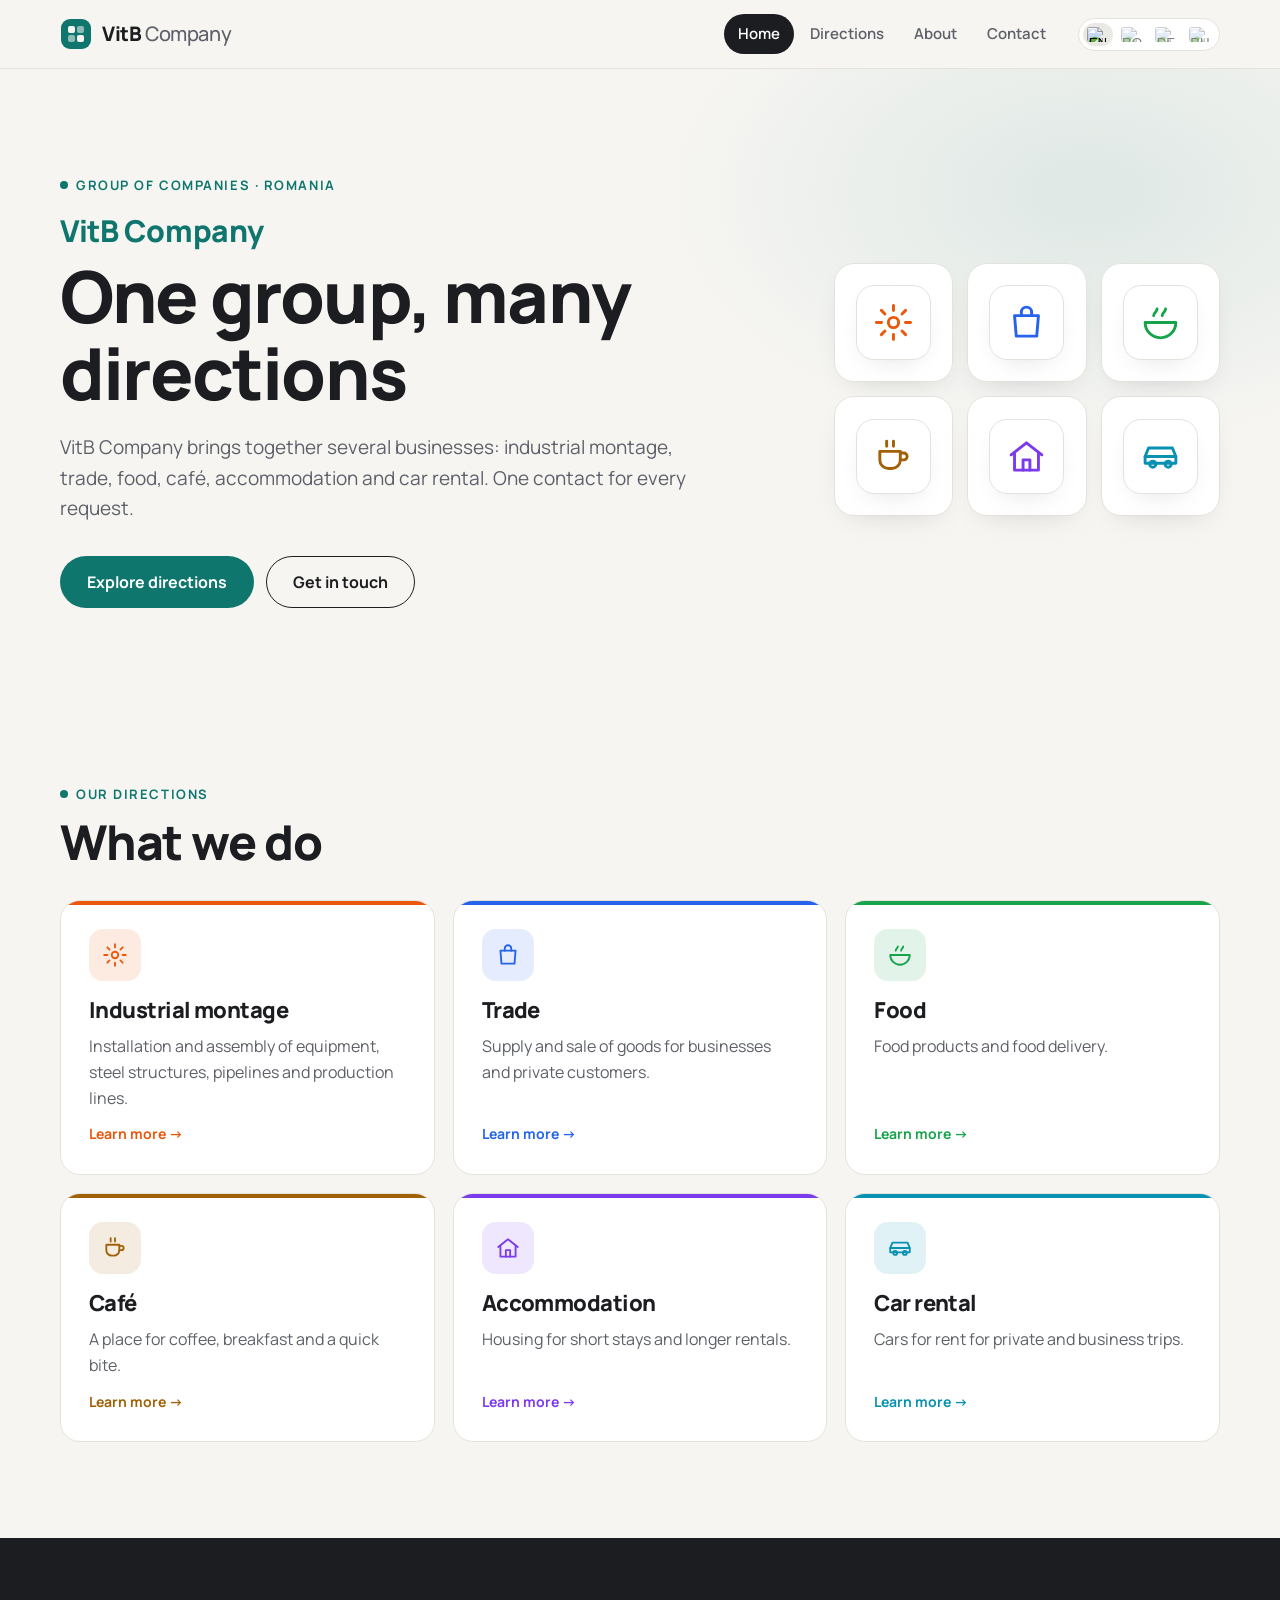
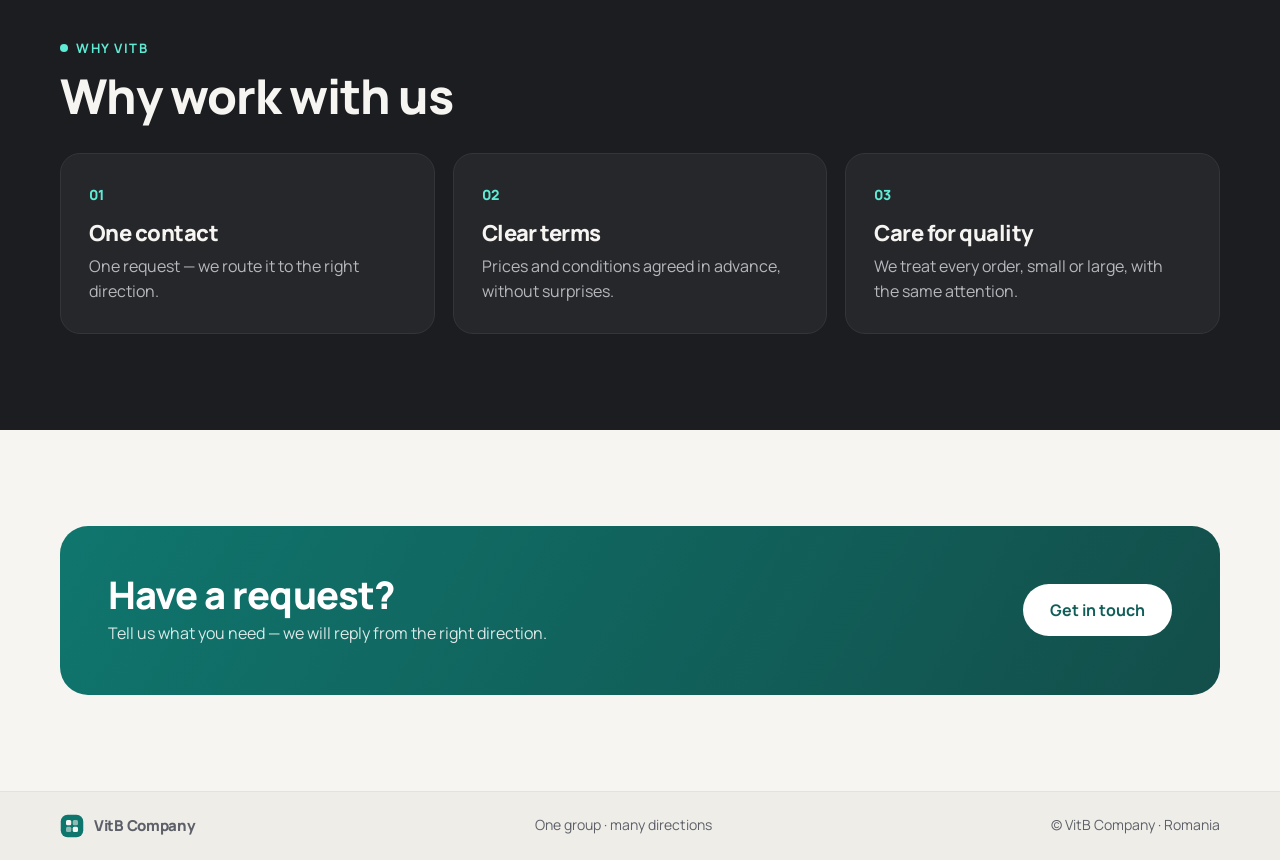
==== commit bb7b0858: "Universal multi-direction redesign: neutral design, Directions page, EN/RO/DE/RU, v=8; remove unused" ====
--- a/index.html
+++ b/index.html
@@ -3,47 +3,40 @@
 <head>
 <meta charset="UTF-8" />
 <meta name="viewport" content="width=device-width, initial-scale=1" />
-<title>VitB Company — Industrial Montage</title>
-<meta name="description" content="VitB Company — industrial montage in Romania: equipment installation, steel structures, pipelines, production lines, dismantling, relocation and maintenance." />
-<link rel="stylesheet" href="styles.css?v=7" />
+<title>VitB Company — One group, many directions</title>
+<meta name="description" content="VitB Company — a group of businesses in Romania: industrial montage, trade, food, café, accommodation and car rental." />
+<link rel="stylesheet" href="styles.css?v=8" />
 </head>
 <body>
 <div class="page">
-  <div class="grid-bg" aria-hidden="true"></div>
-  <header class="header">
-    <div class="hazard"></div>
-    <div class="header-in">
-      <a class="brand" href="index.html?v=7" aria-label="VitB Company"><svg viewBox="0 0 40 40" aria-hidden="true"><polygon points="20,2 36,11 36,29 20,38 4,29 4,11" fill="#2f343a" stroke="#ff6a1a" stroke-width="2.5"/><circle cx="20" cy="20" r="7" fill="#16181b" stroke="#e6e8ea" stroke-width="2.5"/></svg><span>VIT<b>B</b> COMPANY</span></a>
-      <div class="header-right">
-        <div class="lang-switch" role="group" aria-label="Language"><button type="button" class="lang-btn active" data-lang="en" title="English" aria-label="English" aria-pressed="true" onclick="return window.__setLang && window.__setLang('en')"><img src="assets/flags/en.svg" alt="EN" /></button><button type="button" class="lang-btn" data-lang="ro" title="Română" aria-label="Română" aria-pressed="false" onclick="return window.__setLang && window.__setLang('ro')"><img src="assets/flags/ro.svg" alt="RO" /></button><button type="button" class="lang-btn" data-lang="de" title="Deutsch" aria-label="Deutsch" aria-pressed="false" onclick="return window.__setLang && window.__setLang('de')"><img src="assets/flags/de.svg" alt="DE" /></button><button type="button" class="lang-btn" data-lang="ru" title="Русский" aria-label="Русский" aria-pressed="false" onclick="return window.__setLang && window.__setLang('ru')"><img src="assets/flags/ru.svg" alt="RU" /></button></div>
-        <nav class="nav"><ul><li><a class="active" href="index.html?v=7"><span data-i18n="nav_home">Home</span></a></li><li><a href="services.html?v=7"><span data-i18n="nav_services">Services</span></a></li><li><a href="about.html?v=7"><span data-i18n="nav_about">About</span></a></li><li><a href="contact.html?v=7"><span data-i18n="nav_contact">Contact</span></a></li></ul></nav>
+  <header class="header"><div class="wrap header-in">
+    <a class="brand" href="index.html?v=8" aria-label="VitB Company"><svg viewBox="0 0 32 32" aria-hidden="true"><rect x="1" y="1" width="30" height="30" rx="9" fill="#0f766e"/><rect x="8" y="8" width="7" height="7" rx="2" fill="#f6f5f2"/><rect x="17" y="8" width="7" height="7" rx="2" fill="#f6f5f2" opacity=".55"/><rect x="8" y="17" width="7" height="7" rx="2" fill="#f6f5f2" opacity=".55"/><rect x="17" y="17" width="7" height="7" rx="2" fill="#f6f5f2"/></svg><span>VitB <i>Company</i></span></a>
+    <div class="header-right">
+      <nav class="nav"><ul><li><a class="active" href="index.html?v=8"><span data-i18n="nav_home">Home</span></a></li><li><a href="services.html?v=8"><span data-i18n="nav_services">Directions</span></a></li><li><a href="about.html?v=8"><span data-i18n="nav_about">About</span></a></li><li><a href="contact.html?v=8"><span data-i18n="nav_contact">Contact</span></a></li></ul></nav>
+      <div class="lang-switch" role="group" aria-label="Language"><button type="button" class="lang-btn active" data-lang="en" title="English" aria-label="English" aria-pressed="true" onclick="return window.__setLang && window.__setLang('en')"><img src="assets/flags/en.svg" alt="EN" /></button><button type="button" class="lang-btn" data-lang="ro" title="Română" aria-label="Română" aria-pressed="false" onclick="return window.__setLang && window.__setLang('ro')"><img src="assets/flags/ro.svg" alt="RO" /></button><button type="button" class="lang-btn" data-lang="de" title="Deutsch" aria-label="Deutsch" aria-pressed="false" onclick="return window.__setLang && window.__setLang('de')"><img src="assets/flags/de.svg" alt="DE" /></button><button type="button" class="lang-btn" data-lang="ru" title="Русский" aria-label="Русский" aria-pressed="false" onclick="return window.__setLang && window.__setLang('ru')"><img src="assets/flags/ru.svg" alt="RU" /></button></div>
+    </div>
+  </div></header>
+  <main class="main">
+    <section class="hero"><div class="wrap hero-in">
+      <div class="hero-copy">
+        <div class="eyebrow fade"><span data-i18n="eyebrow">Group of companies · Romania</span></div>
+        <h1 class="fade d1"><span class="brandline">VitB Company</span><span class="ht" data-i18n="hero_title">One group, many directions</span></h1>
+        <p class="lead fade d2" data-i18n="tagline">VitB Company brings together several businesses: industrial montage, trade, food, café, accommodation and car rental. One contact for every request.</p>
+        <div class="cta-row fade d3"><a class="btn btn-solid" href="services.html?v=8"><span data-i18n="cta_services">Explore directions</span></a><a class="btn btn-ghost" href="contact.html?v=8"><span data-i18n="cta_contact">Get in touch</span></a></div>
       </div>
-    </div>
-  </header>
-  <main class="main">
-    <section class="hero">
-      <div>
-        <div class="eyebrow fade" data-i18n="eyebrow">Industrial montage · Romania</div>
-        <h1 class="fade d1" data-i18n="hero_title">Industrial installation &amp; assembly</h1>
-        <p class="lead fade d2" data-i18n="tagline">We install equipment, erect steel structures, lay pipelines and assemble production lines — and take care of dismantling, relocation and maintenance.</p>
-        <div class="cta-row fade d3"><a class="btn btn-solid" href="services.html?v=7" data-i18n="cta_services">Our services</a><a class="btn btn-outline" href="contact.html?v=7" data-i18n="cta_contact">Request a quote</a></div>
-        <div class="tags fade d4"><span data-i18n="hero_tag1">Safety first</span><span data-i18n="hero_tag2">Precise assembly</span><span data-i18n="hero_tag3">On schedule</span></div>
-      </div>
-      <div class="hero-art fade d3"><svg viewBox="0 0 400 400" aria-hidden="true" fill="none">
-<g stroke="rgba(230,232,234,.12)"><line x1="0" y1="200" x2="400" y2="200"/><line x1="200" y1="0" x2="200" y2="400"/><circle cx="200" cy="200" r="170" stroke-dasharray="4 8"/></g>
-<g class="spin"><path d="M200 70 l14 0 6 26 20 8 22-15 20 20-15 22 8 20 26 6 0 28-26 6-8 20 15 22-20 20-22-15-20 8-6 26-28 0-6-26-20-8-22 15-20-20 15-22-8-20-26-6 0-28 26-6 8-20-15-22 20-20 22 15 20-8 6-26z" stroke="#ff6a1a" stroke-width="3"/></g>
-<polygon points="200,150 243,175 243,225 200,250 157,225 157,175" fill="#2f343a" stroke="#e6e8ea" stroke-width="3"/>
-<circle cx="200" cy="200" r="20" fill="#16181b" stroke="#ff6a1a" stroke-width="3"/>
-<g stroke="#9aa1a8" stroke-width="1.5"><path d="M40 360 h80 M40 352 v16 M120 352 v16"/><path d="M290 40 h70 v70"/></g>
-<text x="40" y="345" fill="#9aa1a8" font-family="monospace" font-size="11">M24 · 8.8</text>
-</svg></div>
-    </section>
-    <section class="section">
-      <div class="section-head"><div><div class="eyebrow" data-i18n="home_scope">Scope of work</div><h2 data-i18n="home_scope_title">What we do</h2></div><a class="link-more" href="services.html?v=7" data-i18n="more">All services →</a></div>
-      <div class="cards"><article class="card reveal"><div class="num">01</div><h3 data-i18n="s1_t">Equipment installation</h3><p data-i18n="s1_b">Positioning, levelling, anchoring and connection of industrial equipment and machinery.</p></article><article class="card reveal"><div class="num">02</div><h3 data-i18n="s2_t">Steel structures</h3><p data-i18n="s2_b">Assembly of steel frames, platforms, supports, stairs and technological structures.</p></article><article class="card reveal"><div class="num">03</div><h3 data-i18n="s3_t">Pipelines</h3><p data-i18n="s3_b">Installation of process and utility pipelines, supports and fittings.</p></article><article class="card reveal"><div class="num">04</div><h3 data-i18n="s4_t">Production lines</h3><p data-i18n="s4_b">Assembly, alignment and connection of production and conveyor lines.</p></article><article class="card reveal"><div class="num">05</div><h3 data-i18n="s5_t">Dismantling & relocation</h3><p data-i18n="s5_b">Careful dismantling, marking, transport preparation and re-assembly on a new site.</p></article><article class="card reveal"><div class="num">06</div><h3 data-i18n="s6_t">Maintenance</h3><p data-i18n="s6_b">Scheduled inspections, adjustments and repair works on installed equipment and structures.</p></article></div>
-    </section>
+      <div class="hero-tiles fade d3" aria-hidden="true"><span style="--c:#ea580c"><span class="ico"><svg viewBox="0 0 24 24" fill="none" stroke="currentColor" stroke-width="1.7" stroke-linecap="round" stroke-linejoin="round" aria-hidden="true"><circle cx="12" cy="12" r="3"/><path d="M12 2v3M12 19v3M2 12h3M19 12h3M4.9 4.9l2.1 2.1M17 17l2.1 2.1M4.9 19.1L7 17M17 7l2.1-2.1"/></svg></span></span><span style="--c:#2563eb"><span class="ico"><svg viewBox="0 0 24 24" fill="none" stroke="currentColor" stroke-width="1.7" stroke-linecap="round" stroke-linejoin="round" aria-hidden="true"><path d="M5 8h14l-1 12H6L5 8z"/><path d="M9 8V6a3 3 0 0 1 6 0v2"/></svg></span></span><span style="--c:#16a34a"><span class="ico"><svg viewBox="0 0 24 24" fill="none" stroke="currentColor" stroke-width="1.7" stroke-linecap="round" stroke-linejoin="round" aria-hidden="true"><path d="M3 12h18a9 9 0 0 1-18 0z"/><path d="M8 8c0-2 2-2 2-4M13 8c0-2 2-2 2-4"/></svg></span></span><span style="--c:#a16207"><span class="ico"><svg viewBox="0 0 24 24" fill="none" stroke="currentColor" stroke-width="1.7" stroke-linecap="round" stroke-linejoin="round" aria-hidden="true"><path d="M4 9h12v5a5 5 0 0 1-5 5H9a5 5 0 0 1-5-5V9z"/><path d="M16 10h2a2 2 0 0 1 0 4h-2"/><path d="M8 3v3M12 3v3"/></svg></span></span><span style="--c:#7c3aed"><span class="ico"><svg viewBox="0 0 24 24" fill="none" stroke="currentColor" stroke-width="1.7" stroke-linecap="round" stroke-linejoin="round" aria-hidden="true"><path d="M3 11l9-7 9 7"/><path d="M5 10v10h14V10"/><path d="M10 20v-6h4v6"/></svg></span></span><span style="--c:#0891b2"><span class="ico"><svg viewBox="0 0 24 24" fill="none" stroke="currentColor" stroke-width="1.7" stroke-linecap="round" stroke-linejoin="round" aria-hidden="true"><path d="M3 16v-4l2-5h14l2 5v4H3z"/><path d="M3 12h18"/><circle cx="7.5" cy="16.5" r="1.8"/><circle cx="16.5" cy="16.5" r="1.8"/></svg></span></span></div>
+    </div></section>
+    <section class="sec"><div class="wrap">
+      <div class="sec-head"><div class="eyebrow"><span data-i18n="home_dir">Our directions</span></div><h2 data-i18n="home_dir_title">What we do</h2></div>
+      <div class="dgrid"><a class="dcard reveal" style="--c:#ea580c" href="services.html?v=8#montage"><span class="ico"><svg viewBox="0 0 24 24" fill="none" stroke="currentColor" stroke-width="1.7" stroke-linecap="round" stroke-linejoin="round" aria-hidden="true"><circle cx="12" cy="12" r="3"/><path d="M12 2v3M12 19v3M2 12h3M19 12h3M4.9 4.9l2.1 2.1M17 17l2.1 2.1M4.9 19.1L7 17M17 7l2.1-2.1"/></svg></span><h3 data-i18n="d1_t">Industrial montage</h3><p data-i18n="d1_b">Installation and assembly of equipment, steel structures, pipelines and production lines.</p><span class="go"><span data-i18n="more">Learn more</span> →</span></a><a class="dcard reveal" style="--c:#2563eb" href="services.html?v=8#trade"><span class="ico"><svg viewBox="0 0 24 24" fill="none" stroke="currentColor" stroke-width="1.7" stroke-linecap="round" stroke-linejoin="round" aria-hidden="true"><path d="M5 8h14l-1 12H6L5 8z"/><path d="M9 8V6a3 3 0 0 1 6 0v2"/></svg></span><h3 data-i18n="d2_t">Trade</h3><p data-i18n="d2_b">Supply and sale of goods for businesses and private customers.</p><span class="go"><span data-i18n="more">Learn more</span> →</span></a><a class="dcard reveal" style="--c:#16a34a" href="services.html?v=8#food"><span class="ico"><svg viewBox="0 0 24 24" fill="none" stroke="currentColor" stroke-width="1.7" stroke-linecap="round" stroke-linejoin="round" aria-hidden="true"><path d="M3 12h18a9 9 0 0 1-18 0z"/><path d="M8 8c0-2 2-2 2-4M13 8c0-2 2-2 2-4"/></svg></span><h3 data-i18n="d3_t">Food</h3><p data-i18n="d3_b">Food products and food delivery.</p><span class="go"><span data-i18n="more">Learn more</span> →</span></a><a class="dcard reveal" style="--c:#a16207" href="services.html?v=8#cafe"><span class="ico"><svg viewBox="0 0 24 24" fill="none" stroke="currentColor" stroke-width="1.7" stroke-linecap="round" stroke-linejoin="round" aria-hidden="true"><path d="M4 9h12v5a5 5 0 0 1-5 5H9a5 5 0 0 1-5-5V9z"/><path d="M16 10h2a2 2 0 0 1 0 4h-2"/><path d="M8 3v3M12 3v3"/></svg></span><h3 data-i18n="d4_t">Café</h3><p data-i18n="d4_b">A place for coffee, breakfast and a quick bite.</p><span class="go"><span data-i18n="more">Learn more</span> →</span></a><a class="dcard reveal" style="--c:#7c3aed" href="services.html?v=8#stay"><span class="ico"><svg viewBox="0 0 24 24" fill="none" stroke="currentColor" stroke-width="1.7" stroke-linecap="round" stroke-linejoin="round" aria-hidden="true"><path d="M3 11l9-7 9 7"/><path d="M5 10v10h14V10"/><path d="M10 20v-6h4v6"/></svg></span><h3 data-i18n="d5_t">Accommodation</h3><p data-i18n="d5_b">Housing for short stays and longer rentals.</p><span class="go"><span data-i18n="more">Learn more</span> →</span></a><a class="dcard reveal" style="--c:#0891b2" href="services.html?v=8#cars"><span class="ico"><svg viewBox="0 0 24 24" fill="none" stroke="currentColor" stroke-width="1.7" stroke-linecap="round" stroke-linejoin="round" aria-hidden="true"><path d="M3 16v-4l2-5h14l2 5v4H3z"/><path d="M3 12h18"/><circle cx="7.5" cy="16.5" r="1.8"/><circle cx="16.5" cy="16.5" r="1.8"/></svg></span><h3 data-i18n="d6_t">Car rental</h3><p data-i18n="d6_b">Cars for rent for private and business trips.</p><span class="go"><span data-i18n="more">Learn more</span> →</span></a></div>
+    </div></section>
+    <section class="sec dark"><div class="wrap">
+      <div class="sec-head"><div class="eyebrow"><span data-i18n="why">Why VitB</span></div><h2 data-i18n="why_title">Why work with us</h2></div>
+      <div class="whys"><div class="why reveal"><span class="n">01</span><h3 data-i18n="w1_t">One contact</h3><p data-i18n="w1_b">One request — we route it to the right direction.</p></div><div class="why reveal"><span class="n">02</span><h3 data-i18n="w2_t">Clear terms</h3><p data-i18n="w2_b">Prices and conditions agreed in advance, without surprises.</p></div><div class="why reveal"><span class="n">03</span><h3 data-i18n="w3_t">Care for quality</h3><p data-i18n="w3_b">We treat every order, small or large, with the same attention.</p></div></div>
+    </div></section>
+    <section class="cta"><div class="wrap cta-in reveal"><div><h2 data-i18n="cta_title">Have a request?</h2><p data-i18n="cta_text">Tell us what you need — we will reply from the right direction.</p></div><a class="btn btn-light" href="contact.html?v=8"><span data-i18n="cta_contact">Get in touch</span></a></div></section>
   </main>
-  <footer class="footer"><div class="footer-in"><span>© VitB Company</span><span data-i18n="footer_tag">Industrial montage ◆ Romania</span><span>Romania</span></div></footer>
+  <footer class="footer"><div class="wrap footer-in"><span class="brand sm"><svg viewBox="0 0 32 32" aria-hidden="true"><rect x="1" y="1" width="30" height="30" rx="9" fill="#0f766e"/><rect x="8" y="8" width="7" height="7" rx="2" fill="#f6f5f2"/><rect x="17" y="8" width="7" height="7" rx="2" fill="#f6f5f2" opacity=".55"/><rect x="8" y="17" width="7" height="7" rx="2" fill="#f6f5f2" opacity=".55"/><rect x="17" y="17" width="7" height="7" rx="2" fill="#f6f5f2"/></svg><span>VitB Company</span></span><span data-i18n="footer_tag">One group · many directions</span><span>© VitB Company · Romania</span></div></footer>
 </div>
 <script>
   window.__setLang = function (lang) {
@@ -55,6 +48,6 @@
     return false;
   };
 </script>
-<script src="assets/i18n.js?v=7" defer></script>
+<script src="assets/i18n.js?v=8" defer></script>
 </body>
 </html>
--- a/styles.css
+++ b/styles.css
@@ -1,107 +1,114 @@
-@import url('https://fonts.googleapis.com/css2?family=Barlow+Condensed:wght@500;600;700;800&family=Oswald:wght@500;600;700&family=Inter:wght@400;500;600&display=swap');
-:root{--bg:#16181b;--bg2:#22262b;--bg3:#2f343a;--line:rgba(230,232,234,.08);--text:#e6e8ea;--muted:#9aa1a8;--accent:#ff6a1a;--accent2:#ffb000;--head:'Barlow Condensed','Oswald',Arial Narrow,sans-serif;--body:'Inter',system-ui,sans-serif}
+@import url('https://fonts.googleapis.com/css2?family=Manrope:wght@400;500;600;700;800&display=swap');
+:root{--bg:#f6f5f2;--card:#fff;--ink:#1c1d20;--muted:#5d6068;--line:#e4e2dc;--dark:#1c1d20;--accent:#0f766e;--accent-2:#115e59;--r:20px;--f:'Manrope',system-ui,-apple-system,'Segoe UI',sans-serif}
 *{box-sizing:border-box;margin:0;padding:0}
+html{scroll-behavior:smooth;scroll-padding-top:90px}
 html,body{overflow-x:hidden}
-body{background:var(--bg);color:var(--text);font-family:var(--body);font-size:16px;line-height:1.6;-webkit-font-smoothing:antialiased}
+body{background:var(--bg);color:var(--ink);font-family:var(--f);font-size:16px;line-height:1.6;-webkit-font-smoothing:antialiased}
 a{color:inherit;text-decoration:none}
-.page{min-height:100vh;display:flex;flex-direction:column;position:relative;isolation:isolate}
-.grid-bg{position:fixed;inset:0;z-index:-1;pointer-events:none;
- background-image:linear-gradient(var(--line) 1px,transparent 1px),linear-gradient(90deg,var(--line) 1px,transparent 1px),linear-gradient(rgba(230,232,234,.03) 1px,transparent 1px),linear-gradient(90deg,rgba(230,232,234,.03) 1px,transparent 1px);
- background-size:120px 120px,120px 120px,24px 24px,24px 24px;animation:gridMove 40s linear infinite;
- -webkit-mask-image:radial-gradient(ellipse at 50% 30%,#000 30%,transparent 85%);mask-image:radial-gradient(ellipse at 50% 30%,#000 30%,transparent 85%)}
-@keyframes gridMove{to{background-position:120px 120px,120px 120px,24px 24px,24px 24px}}
-.hazard{height:6px;background:repeating-linear-gradient(-45deg,var(--accent2) 0 14px,#111 14px 28px)}
+.page{min-height:100vh;display:flex;flex-direction:column}
+.main{flex:1}
+.wrap{max-width:1240px;margin:0 auto;padding:0 clamp(18px,4vw,40px)}
+h1,h2,h3{font-weight:800;letter-spacing:-.025em;line-height:1.08}
 /* header */
-.header{position:sticky;top:0;z-index:20;background:rgba(22,24,27,.92);backdrop-filter:blur(8px);border-bottom:1px solid var(--bg3)}
-.header-in{max-width:1280px;margin:0 auto;display:flex;align-items:center;justify-content:space-between;gap:16px;padding:14px clamp(16px,4vw,40px);flex-wrap:wrap}
-.brand{display:flex;align-items:center;gap:10px;font-family:var(--head);font-weight:800;font-size:24px;letter-spacing:.06em;line-height:1}
-.brand svg{width:34px;height:34px;flex:none}
-.brand b{color:var(--accent);font-weight:800}
-.brand span{color:var(--text)}
-.header-right{display:flex;align-items:center;gap:22px;flex-wrap:wrap}
-.nav ul{list-style:none;display:flex;gap:4px}
-.nav a{display:block;padding:8px 12px;font-family:var(--head);font-weight:600;font-size:17px;letter-spacing:.08em;text-transform:uppercase;color:var(--muted);border-bottom:2px solid transparent;transition:.2s}
-.nav a:hover{color:var(--text)}
-.nav a.active{color:var(--text);border-bottom-color:var(--accent)}
-.lang-switch{display:flex;gap:4px}
-.lang-btn{background:var(--bg2);border:1px solid var(--bg3);padding:4px;cursor:pointer;line-height:0;opacity:.6;transition:.2s}
-.lang-btn img{width:22px;height:15px;display:block;object-fit:cover}
-.lang-btn:hover{opacity:1}
-.lang-btn.active{opacity:1;border-color:var(--accent)}
+.header{position:sticky;top:0;z-index:20;background:rgba(246,245,242,.86);backdrop-filter:blur(12px);border-bottom:1px solid var(--line)}
+.header-in{display:flex;align-items:center;justify-content:space-between;gap:16px;padding-top:14px;padding-bottom:14px;flex-wrap:wrap}
+.brand{display:flex;align-items:center;gap:10px;font-weight:800;font-size:20px;letter-spacing:-.02em}
+.brand svg{width:32px;height:32px;flex:none}
+.brand i{font-style:normal;font-weight:500;color:var(--muted)}
+.brand.sm{font-size:15px}.brand.sm svg{width:24px;height:24px}
+.header-right{display:flex;align-items:center;gap:18px;flex-wrap:wrap}
+.nav ul{list-style:none;display:flex;gap:2px}
+.nav a{display:block;padding:8px 14px;border-radius:999px;font-weight:600;font-size:15px;color:var(--muted);transition:.2s}
+.nav a:hover{color:var(--ink);background:#ebe9e3}
+.nav a.active{color:#fff;background:var(--ink)}
+.lang-switch{display:flex;gap:4px;padding:4px;border:1px solid var(--line);border-radius:999px;background:#fff}
+.lang-btn{border:0;background:none;padding:4px;border-radius:999px;cursor:pointer;line-height:0;opacity:.5;transition:.2s}
+.lang-btn img{width:22px;height:15px;border-radius:3px;object-fit:cover;display:block}
+.lang-btn:hover{opacity:.9}.lang-btn.active{opacity:1;background:#ebe9e3}
 /* common */
-.main{flex:1;width:100%;max-width:1280px;margin:0 auto;padding:56px clamp(16px,4vw,40px) 72px}
-.eyebrow{display:inline-flex;align-items:center;gap:10px;font-family:var(--head);font-weight:600;font-size:15px;letter-spacing:.22em;text-transform:uppercase;color:var(--accent)}
-.eyebrow::before{content:"";width:28px;height:2px;background:var(--accent)}
-h1,h2,h3{font-family:var(--head);font-weight:700;text-transform:uppercase;letter-spacing:.02em;line-height:1.02}
-.page-title{font-size:clamp(44px,7vw,88px);margin:14px 0 18px}
-.lead{color:var(--muted);font-size:clamp(16px,1.6vw,19px);max-width:720px}
-.btn{display:inline-flex;align-items:center;justify-content:center;padding:15px 28px;font-family:var(--head);font-weight:700;font-size:18px;letter-spacing:.1em;text-transform:uppercase;border:2px solid var(--accent);transition:.2s;cursor:pointer}
-.btn-solid{background:var(--accent);color:#111}
-.btn-solid:hover{background:#ff8340;border-color:#ff8340}
-.btn-outline{color:var(--text);border-color:var(--bg3);background:transparent}
-.btn-outline:hover{border-color:var(--accent);color:var(--accent)}
+.eyebrow{display:inline-flex;align-items:center;gap:8px;font-weight:700;font-size:13px;letter-spacing:.12em;text-transform:uppercase;color:var(--accent)}
+.eyebrow::before{content:"";width:8px;height:8px;border-radius:50%;background:var(--accent)}
+.lead{color:var(--muted);font-size:clamp(16px,1.5vw,19px);max-width:640px}
+.btn{display:inline-flex;align-items:center;justify-content:center;gap:8px;padding:14px 26px;border-radius:999px;font:700 16px var(--f);border:1.5px solid transparent;cursor:pointer;transition:.2s}
+.btn-solid{background:var(--accent);color:#fff}.btn-solid:hover{background:var(--accent-2);transform:translateY(-1px)}
+.btn-ghost{border-color:var(--ink);color:var(--ink)}.btn-ghost:hover{background:var(--ink);color:#fff}
+.btn-light{background:#fff;color:var(--accent-2)}.btn-light:hover{transform:translateY(-1px)}
+.ico{display:inline-flex;align-items:center;justify-content:center;width:52px;height:52px;border-radius:14px;color:var(--c,var(--accent));background:color-mix(in srgb,var(--c,var(--accent)) 12%,transparent);flex:none}
+.ico svg{width:26px;height:26px}
 /* hero */
-.hero{display:grid;grid-template-columns:minmax(0,1.25fr) minmax(300px,.75fr);gap:48px;align-items:center;min-height:calc(100vh - 200px)}
-.hero h1{font-size:clamp(38px,5.8vw,92px);margin:18px 0 22px}
-.hero h1 em{font-style:normal;color:var(--accent)}
-.cta-row{display:flex;gap:14px;flex-wrap:wrap;margin-top:34px}
-.tags{display:flex;gap:10px;flex-wrap:wrap;margin-top:34px}
-.tags span{font-family:var(--head);font-weight:600;letter-spacing:.12em;text-transform:uppercase;font-size:14px;padding:6px 12px;border:1px solid var(--bg3);background:var(--bg2);color:var(--muted)}
-.tags span::before{content:"■ ";color:var(--accent)}
-.hero-art{position:relative;width:100%;aspect-ratio:1;border:1px solid var(--bg3);background:linear-gradient(135deg,var(--bg2),var(--bg));display:flex;align-items:center;justify-content:center}
-.hero-art::before,.hero-art::after{content:"";position:absolute;width:22px;height:22px;border:2px solid var(--accent)}
-.hero-art::before{top:-1px;left:-1px;border-right:0;border-bottom:0}
-.hero-art::after{bottom:-1px;right:-1px;border-left:0;border-top:0}
-.hero-art svg{width:78%;height:auto}
-.hero-art .spin{transform-origin:200px 200px;animation:spin 30s linear infinite}
-@keyframes spin{to{transform:rotate(360deg)}}
-.section{margin-top:88px}
-.section-head{display:flex;justify-content:space-between;align-items:end;gap:20px;flex-wrap:wrap;margin-bottom:28px}
-.section-head h2{font-size:clamp(34px,4.6vw,56px);margin-top:10px}
-.link-more{font-family:var(--head);font-weight:700;letter-spacing:.1em;text-transform:uppercase;color:var(--accent)}
-/* cards */
-.cards{display:grid;grid-template-columns:repeat(3,1fr);gap:2px;background:var(--bg3);border:2px solid var(--bg3)}
-.card{background:var(--bg2);padding:30px 28px 34px;position:relative;transition:background .25s}
-.card:hover{background:#272b31}
-.card::after{content:"";position:absolute;left:0;top:0;height:3px;width:0;background:var(--accent);transition:width .35s}
-.card:hover::after{width:100%}
-.card .num{font-family:var(--head);font-weight:800;font-size:46px;line-height:1;color:transparent;-webkit-text-stroke:1px var(--accent)}
-.card h3{font-size:26px;margin:18px 0 10px}
-.card p{color:var(--muted);font-size:15px}
-.cta-band{margin-top:56px;border:1px solid var(--bg3);background:var(--bg2);display:flex;justify-content:space-between;align-items:center;gap:24px;flex-wrap:wrap;padding:30px 32px;position:relative}
-.cta-band h2{font-size:clamp(28px,3.4vw,40px)}
-.cta-band p{color:var(--muted)}
+.hero{padding:clamp(48px,8vw,110px) 0 clamp(40px,6vw,80px);background:radial-gradient(600px 360px at 85% 20%,rgba(15,118,110,.10),transparent 70%)}
+.hero-in{display:grid;grid-template-columns:minmax(0,1.3fr) minmax(0,.7fr);gap:56px;align-items:center}
+.hero h1{margin:18px 0 20px;font-size:clamp(38px,5.6vw,76px)}
+.hero h1 .brandline{display:block;color:var(--accent);font-size:.42em;letter-spacing:-.01em;margin-bottom:10px}
+.cta-row{display:flex;gap:12px;flex-wrap:wrap;margin-top:32px}
+.hero-tiles{display:grid;grid-template-columns:repeat(3,1fr);gap:14px}
+.hero-tiles span{aspect-ratio:1;border-radius:var(--r);background:#fff;border:1px solid var(--line);display:flex;align-items:center;justify-content:center;box-shadow:0 10px 30px -18px rgba(28,29,32,.25);animation:float 6s ease-in-out infinite}
+.hero-tiles span:nth-child(2n){animation-delay:-2s}.hero-tiles span:nth-child(3n){animation-delay:-4s}
+.hero-tiles .ico{width:64%;height:64%;border-radius:18px}.hero-tiles .ico svg{width:56%;height:56%}
+@keyframes float{50%{transform:translateY(-8px)}}
+/* sections */
+.sec{padding:clamp(56px,8vw,96px) 0}.sec.pt0{padding-top:0}
+.sec-head{margin-bottom:32px}.sec-head h2{font-size:clamp(30px,4vw,48px);margin-top:10px}
+.dgrid{display:grid;grid-template-columns:repeat(3,1fr);gap:18px}
+.dcard{display:flex;flex-direction:column;gap:12px;padding:28px;border-radius:var(--r);background:var(--card);border:1px solid var(--line);position:relative;overflow:hidden;transition:transform .25s,box-shadow .25s,border-color .25s}
+.dcard::before{content:"";position:absolute;inset:0 0 auto 0;height:4px;background:var(--c)}
+.dcard:hover{transform:translateY(-4px);box-shadow:0 20px 40px -24px rgba(28,29,32,.35);border-color:color-mix(in srgb,var(--c) 40%,var(--line))}
+.dcard h3{font-size:22px;margin-top:6px}.dcard p{color:var(--muted);flex:1}
+.go{font-weight:700;font-size:14px;color:var(--c)}
+.dark{background:var(--dark);color:#f6f5f2}.dark .eyebrow{color:#5eead4}.dark .eyebrow::before{background:#5eead4}
+.whys{display:grid;grid-template-columns:repeat(3,1fr);gap:18px}
+.why{padding:28px;border-radius:var(--r);background:#26272b;border:1px solid #33353a}
+.why .n{font-weight:800;font-size:14px;color:#5eead4}.why h3{font-size:22px;margin:14px 0 8px}.why p{color:#b6b8bd}
+.why.light{background:#fff;border-color:var(--line)}.why.light .n{color:var(--accent)}.why.light p{color:var(--muted)}
+.cta{padding:0 0 clamp(56px,8vw,96px)}
+.cta-in{display:flex;align-items:center;justify-content:space-between;gap:24px;flex-wrap:wrap;padding:clamp(28px,4vw,48px)!important;border-radius:28px;background:linear-gradient(120deg,var(--accent),#134e4a);color:#fff;max-width:1160px}
+.sec.dark+.cta{padding-top:clamp(56px,8vw,96px)}
+.cta h2{font-size:clamp(26px,3.2vw,38px)}.cta p{opacity:.85;margin-top:6px}
+/* page head */
+.phead{padding:clamp(48px,7vw,88px) 0 clamp(32px,4vw,48px)}
+.page-title{font-size:clamp(40px,6vw,72px);margin:14px 0 16px}
+/* directions page */
+.dsecs{display:flex;flex-direction:column;gap:18px;padding-bottom:clamp(56px,8vw,96px)}
+.dsec{display:grid;grid-template-columns:120px minmax(0,1.2fr) minmax(0,1fr);gap:32px;padding:32px;border-radius:var(--r);background:#fff;border:1px solid var(--line);border-left:5px solid var(--c)}
+.dsec-l{display:flex;flex-direction:column;gap:12px}.dsec-l .num{font-weight:800;color:var(--c);font-size:14px}
+.dsec-m h2{font-size:clamp(24px,2.6vw,32px);margin-bottom:10px}.dsec-m p{color:var(--muted)}
+.lbl{font-size:12px;font-weight:700;letter-spacing:.12em;text-transform:uppercase;color:var(--muted);margin-bottom:10px}
+.dsec-r ul{list-style:none;display:flex;flex-direction:column;gap:8px;margin-bottom:16px}
+.dsec-r li{display:flex;gap:10px;align-items:baseline;font-weight:600}
+.dsec-r li::before{content:"";width:7px;height:7px;border-radius:50%;background:var(--c);flex:none;transform:translateY(-2px)}
+.link{font-weight:700;color:var(--c)}
 /* about */
-.quote{margin-top:56px;padding:28px 32px;border-left:4px solid var(--accent);background:var(--bg2);font-family:var(--head);font-weight:700;text-transform:uppercase;font-size:clamp(24px,3vw,38px);letter-spacing:.03em}
-.cards.two{grid-template-columns:repeat(2,1fr)}
+.chips{display:flex;flex-wrap:wrap;gap:10px;margin-top:40px}
+.chips a{display:inline-flex;align-items:center;gap:10px;padding:6px 16px 6px 6px;border-radius:999px;background:#fff;border:1px solid var(--line);font-weight:600;transition:.2s}
+.chips a:hover{border-color:var(--c)}.chips .ico{width:36px;height:36px;border-radius:999px}.chips .ico svg{width:19px;height:19px}
+.quote{margin-top:40px;padding:36px;border-radius:var(--r);background:var(--dark);color:#f6f5f2;font-weight:800;font-size:clamp(24px,3vw,38px);letter-spacing:-.02em;line-height:1.2}
 /* contact */
-.contact-grid{display:grid;grid-template-columns:1.4fr .8fr;gap:32px;margin-top:40px;align-items:start}
-.form{background:var(--bg2);border:1px solid var(--bg3);padding:30px;display:grid;grid-template-columns:1fr 1fr;gap:18px}
-.field{display:flex;flex-direction:column;gap:7px}
-.field.full{grid-column:1/-1}
-.field label{font-family:var(--head);font-weight:600;letter-spacing:.12em;text-transform:uppercase;font-size:14px;color:var(--muted)}
-.field input,.field select,.field textarea{background:var(--bg);border:1px solid var(--bg3);color:var(--text);font:inherit;padding:12px 14px;border-radius:0;outline:none;transition:border-color .2s;width:100%}
-.field select{appearance:none;background-image:linear-gradient(45deg,transparent 50%,var(--accent) 50%),linear-gradient(135deg,var(--accent) 50%,transparent 50%);background-position:calc(100% - 20px) 50%,calc(100% - 14px) 50%;background-size:6px 6px;background-repeat:no-repeat}
+.contact-grid{display:grid;grid-template-columns:minmax(0,1.5fr) minmax(0,.8fr);gap:24px;align-items:start}
+.form{display:grid;grid-template-columns:1fr 1fr;gap:18px;padding:32px;border-radius:var(--r);background:#fff;border:1px solid var(--line)}
+.field{display:flex;flex-direction:column;gap:7px}.field.full{grid-column:1/-1}
+.field label{font-weight:700;font-size:14px}
+.field input,.field select,.field textarea{width:100%;font:inherit;color:var(--ink);background:var(--bg);border:1px solid var(--line);border-radius:12px;padding:12px 14px;outline:none;transition:.2s}
 .field textarea{min-height:140px;resize:vertical}
-.field input:focus,.field select:focus,.field textarea:focus{border-color:var(--accent)}
+.field input:focus,.field select:focus,.field textarea:focus{border-color:var(--accent);box-shadow:0 0 0 3px rgba(15,118,110,.15);background:#fff}
 .form .btn{grid-column:1/-1;justify-self:start}
-.info{background:var(--bg2);border:1px solid var(--bg3)}
-.info .row{padding:20px 24px;border-bottom:1px solid var(--bg3)}
-.info .row span{display:block;font-family:var(--head);font-weight:600;letter-spacing:.14em;text-transform:uppercase;font-size:13px;color:var(--accent)}
-.info .row strong{font-weight:500;font-size:18px}
-.info p{padding:20px 24px;color:var(--muted);font-size:14px}
+.info{border-radius:var(--r);background:var(--dark);color:#f6f5f2;overflow:hidden}
+.info .row{padding:20px 26px;border-bottom:1px solid #33353a}
+.info .row span{display:block;font-size:12px;font-weight:700;letter-spacing:.12em;text-transform:uppercase;color:#5eead4}
+.info .row strong{font-size:18px;font-weight:600}
+.info p{padding:20px 26px;color:#b6b8bd;font-size:14px}
 /* footer */
-.footer{border-top:1px solid var(--bg3);background:#121416}
-.footer-in{max-width:1280px;margin:0 auto;display:flex;justify-content:space-between;gap:12px;flex-wrap:wrap;padding:22px clamp(16px,4vw,40px);font-size:13px;letter-spacing:.08em;text-transform:uppercase;color:var(--muted)}
+.footer{border-top:1px solid var(--line);background:#efede8}
+.footer-in{display:flex;justify-content:space-between;align-items:center;gap:12px;flex-wrap:wrap;padding-top:22px;padding-bottom:22px;font-size:14px;color:var(--muted)}
 /* motion */
 .fade{animation:fadeUp .8s cubic-bezier(.2,.8,.2,1) both}
-.d1{animation-delay:.1s}.d2{animation-delay:.22s}.d3{animation-delay:.34s}.d4{animation-delay:.46s}.d5{animation-delay:.58s}
-@keyframes fadeUp{from{opacity:0;transform:translateY(18px)}to{opacity:1;transform:none}}
-.reveal{opacity:0;transform:translateY(24px);transition:opacity .7s,transform .7s cubic-bezier(.2,.8,.2,1)}
+.d1{animation-delay:.08s}.d2{animation-delay:.18s}.d3{animation-delay:.28s}.d4{animation-delay:.38s}
+@keyframes fadeUp{from{opacity:0;transform:translateY(16px)}to{opacity:1;transform:none}}
+.reveal{opacity:0;transform:translateY(22px);transition:opacity .7s,transform .7s cubic-bezier(.2,.8,.2,1)}
 .reveal.in{opacity:1;transform:none}
+.dcard.reveal.in:hover{transform:translateY(-4px)}
 @media (prefers-reduced-motion:reduce){*{animation:none!important;transition:none!important}.reveal{opacity:1;transform:none}}
 /* responsive */
-@media (max-width:1024px){.hero{grid-template-columns:1fr;min-height:0}.hero h1{font-size:clamp(38px,8.6vw,76px)}.hero-art{max-width:380px;width:100%}.cards{grid-template-columns:repeat(2,1fr)}.contact-grid{grid-template-columns:1fr}}
-@media (max-width:640px){.header-in{gap:10px}.header-right{width:100%;justify-content:space-between;gap:10px}.nav a{padding:6px 7px;font-size:15px;letter-spacing:.04em}
- .main{padding-top:36px}.cards,.cards.two{grid-template-columns:1fr}.form{grid-template-columns:1fr;padding:20px}.btn{width:100%}.cta-row .btn{flex:1 1 100%}.hero-art{max-width:300px}.section{margin-top:60px}}
-@media (max-width:380px){.nav a{padding:6px 5px;font-size:14px}}
+@media (max-width:1024px){.hero-in{grid-template-columns:1fr;gap:36px}.hero-tiles{max-width:420px}.dgrid,.whys{grid-template-columns:repeat(2,1fr)}.dsec{grid-template-columns:minmax(0,1fr) minmax(0,1fr)}.dsec-l{grid-column:1/-1;flex-direction:row;align-items:center}.contact-grid{grid-template-columns:1fr}}
+@media (max-width:640px){.header-right{width:100%;justify-content:space-between;gap:10px}.nav a{padding:7px 10px;font-size:14px}
+ .dgrid,.whys{grid-template-columns:1fr}.dsec{grid-template-columns:1fr;gap:18px;padding:24px}.form{grid-template-columns:1fr;padding:22px}.btn{width:100%}.hero-tiles{max-width:300px;gap:10px}.cta-in{border-radius:22px}}
+@media (max-width:400px){.nav a{padding:6px 7px;font-size:13px}.lang-btn{padding:3px}}
